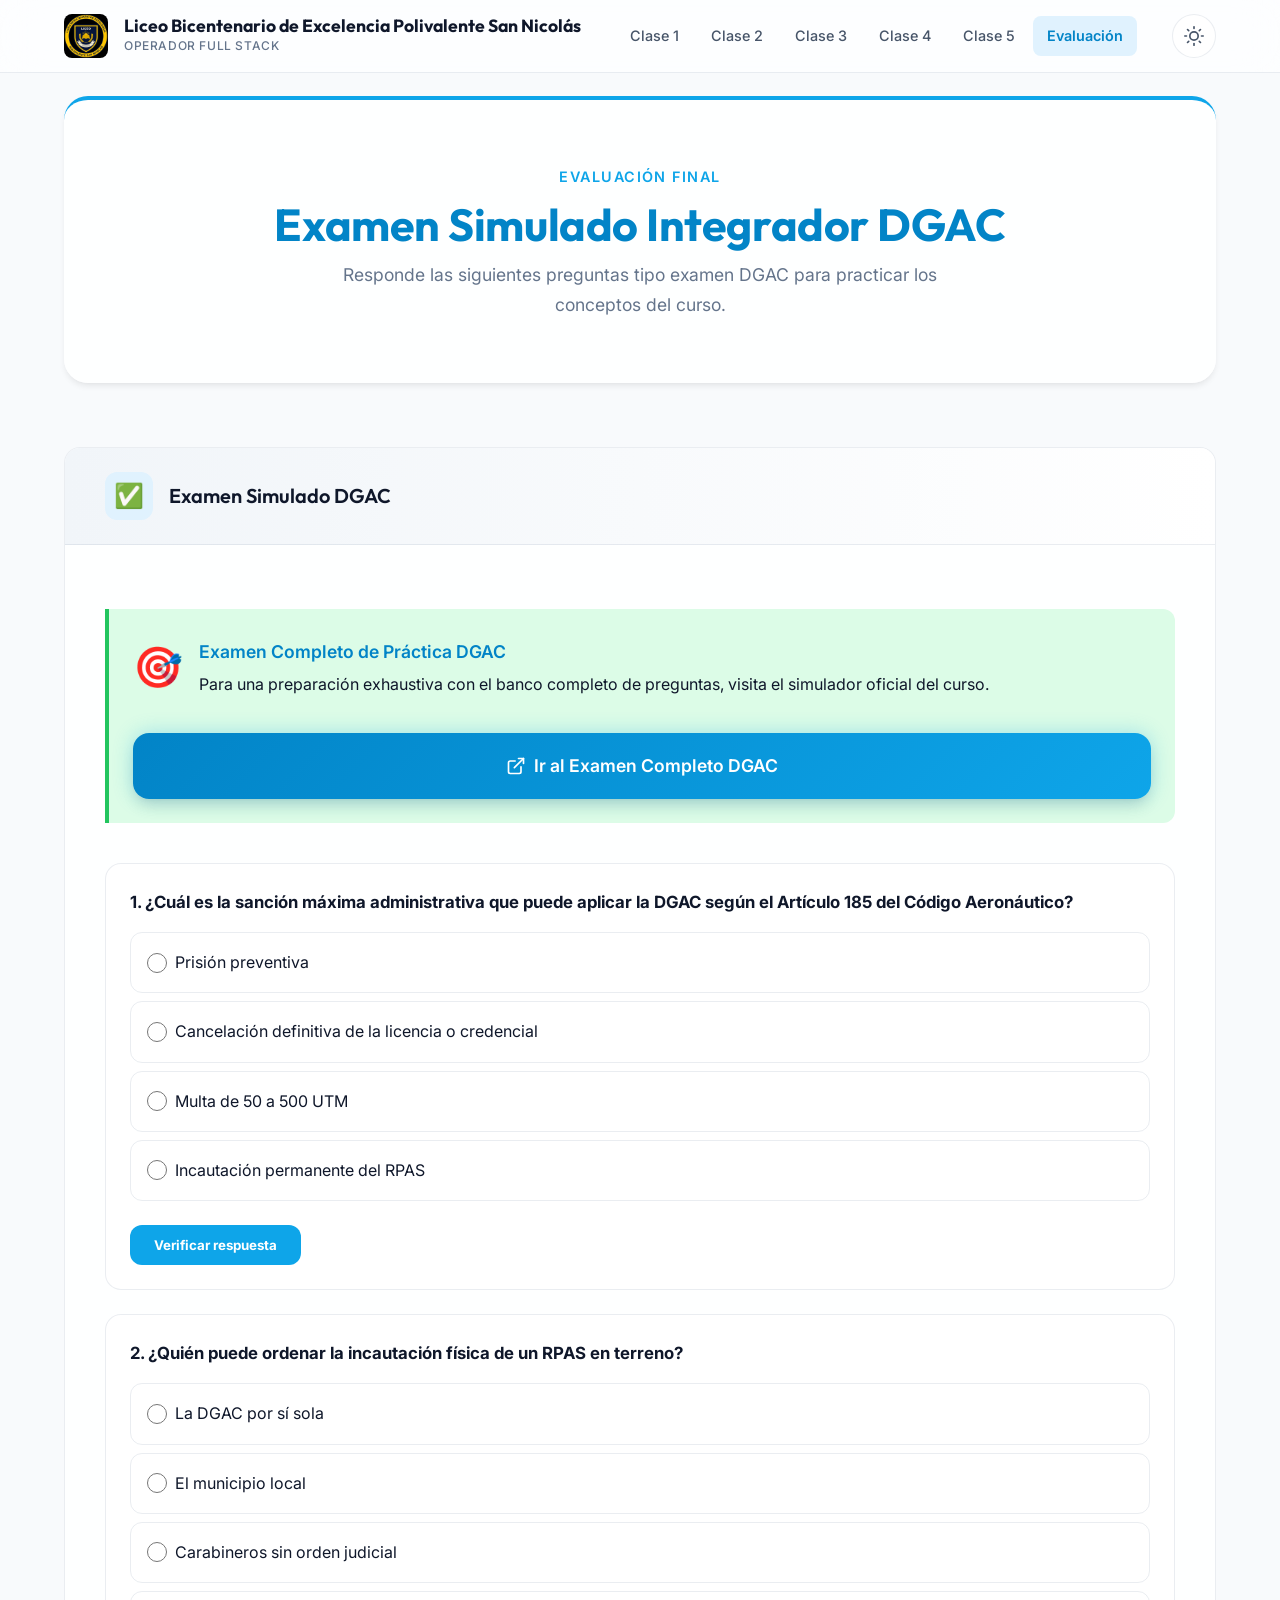
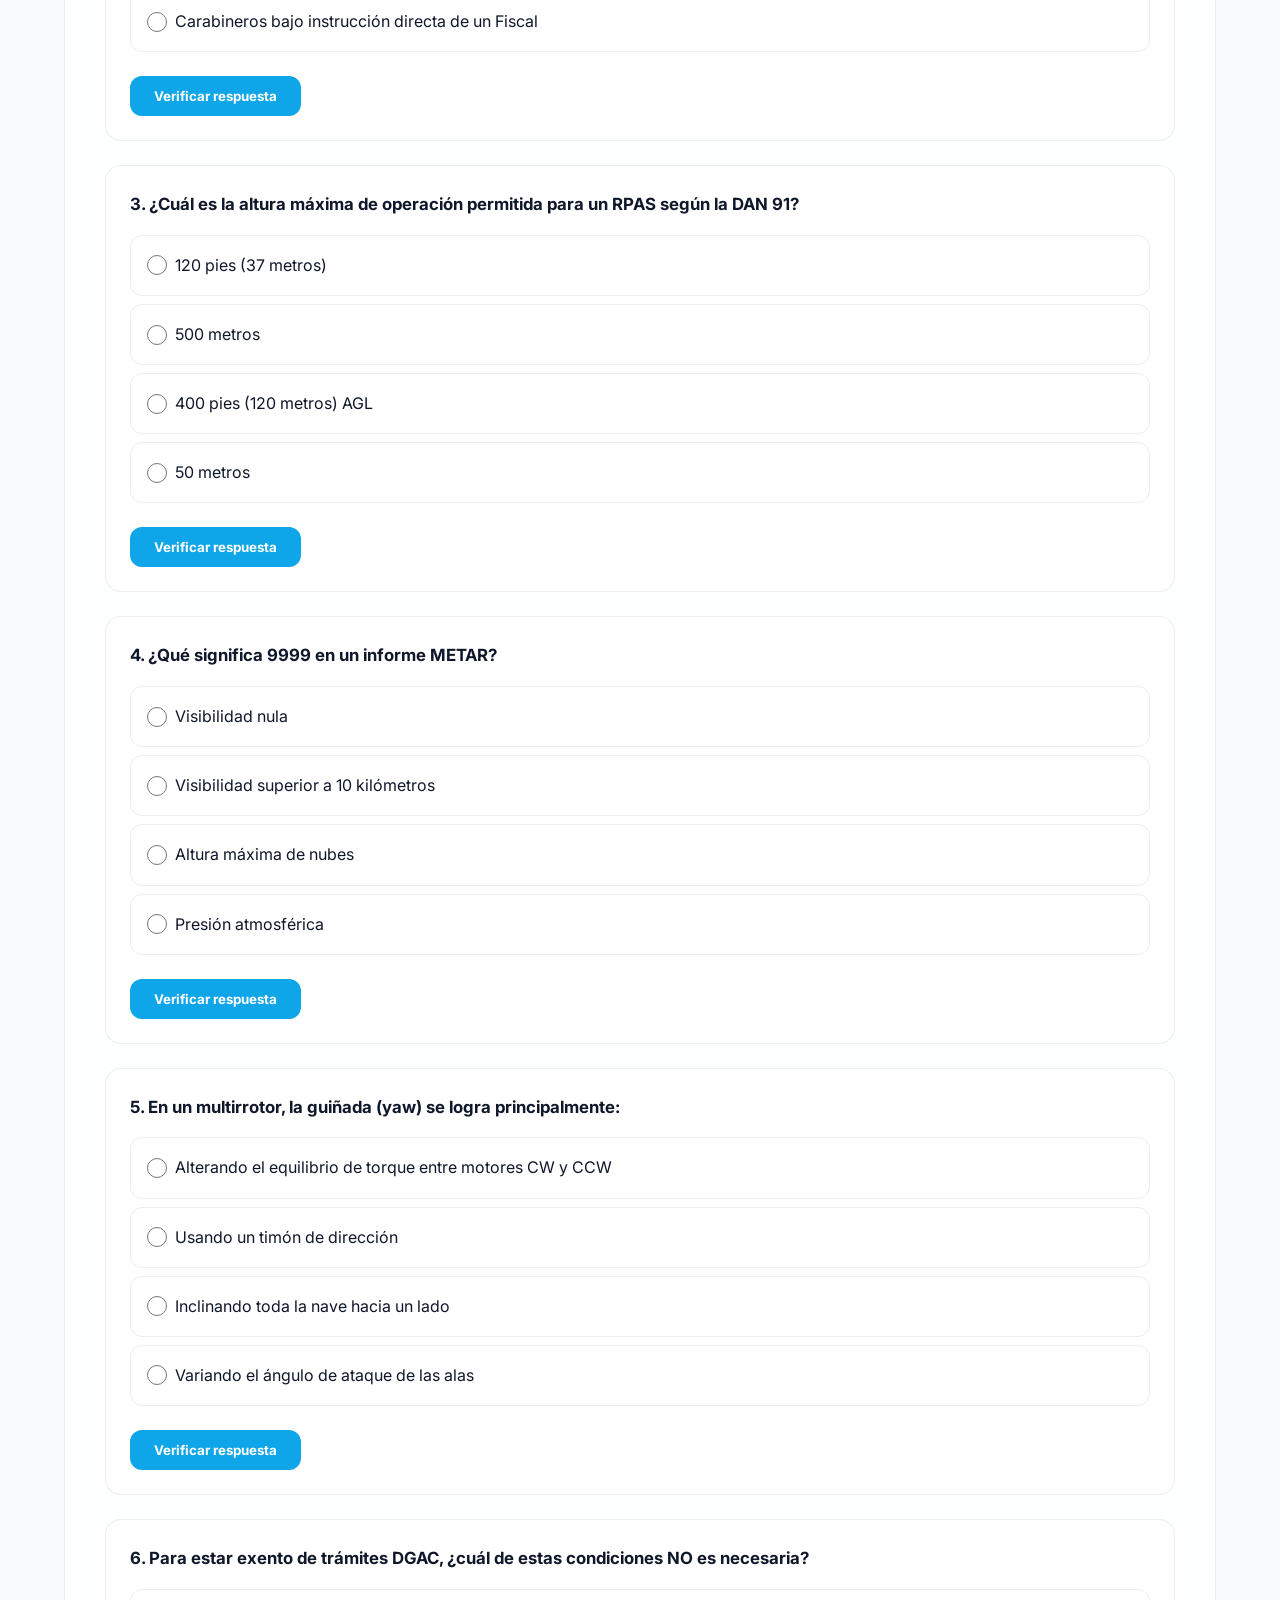
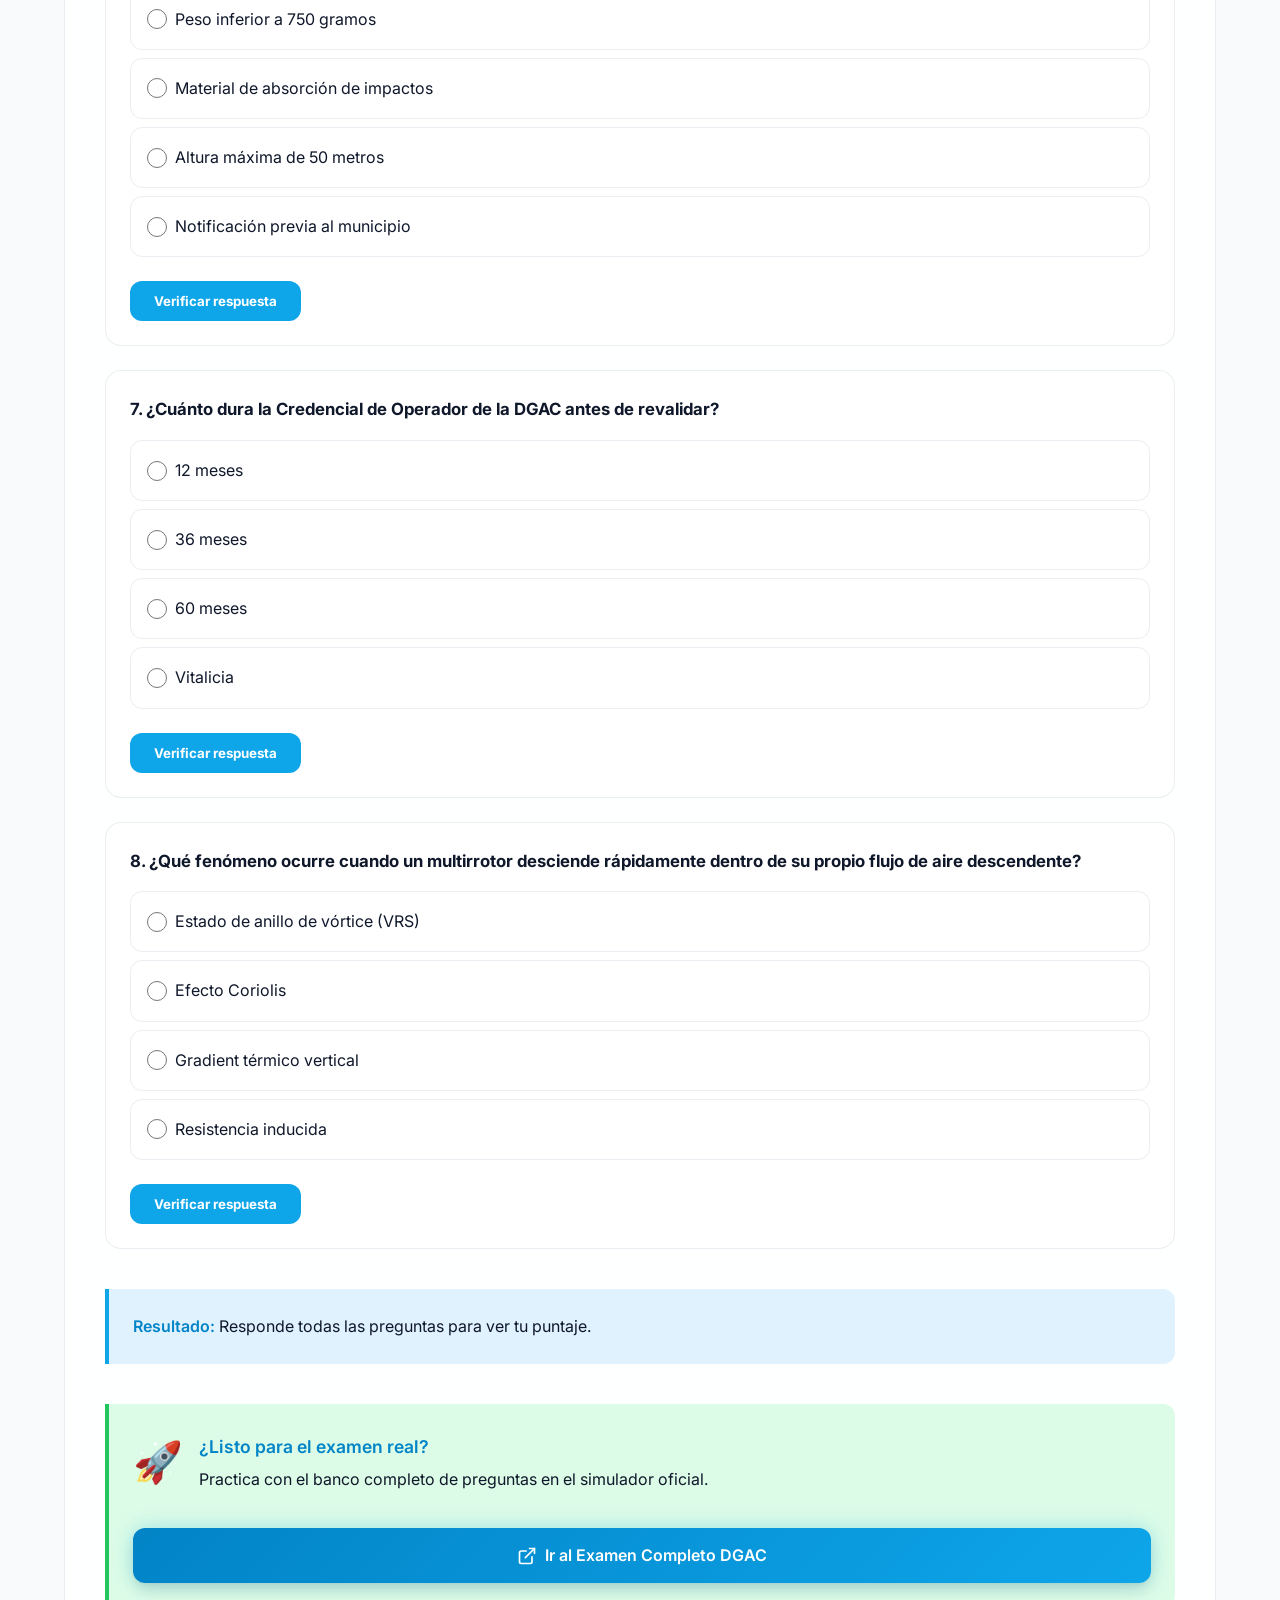
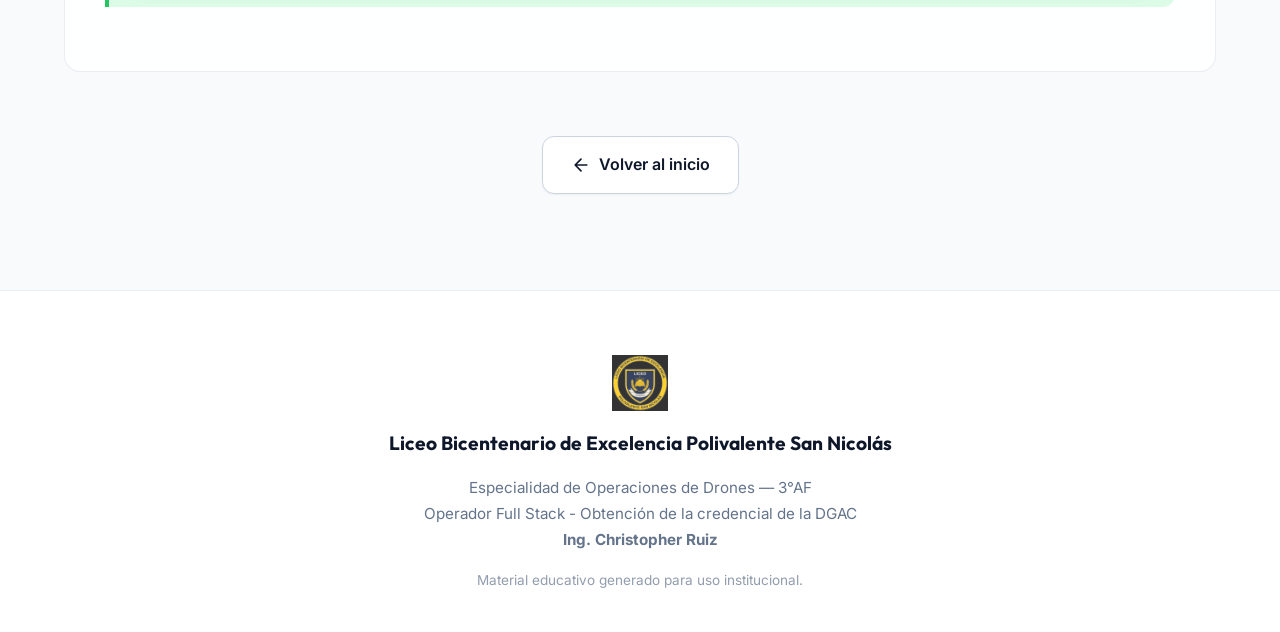
==== evaluacion.html @ d68901fd "Initial commit: Operador Full Stack DGAC - Liceo Bicentenario San Nicolás" ====
<!DOCTYPE html>
<html lang="es">
<head>
  <meta charset="UTF-8">
  <meta name="viewport" content="width=device-width, initial-scale=1.0">
  <title>Evaluación Final | Operador Full Stack - DGAC - Liceo Bicentenario de Excelencia Polivalente San Nicolás</title>
  <link rel="stylesheet" href="assets/css/main.css">
  <link rel="stylesheet" href="assets/css/animations.css">
</head>
<body>
  <nav class="navbar" role="navigation" aria-label="Navegación principal">
    <div class="navbar-inner">
      <a href="index.html" class="navbar-brand">
        <img src="assets/images/logo-liceo.webp" alt="Logo Liceo Bicentenario de Excelencia Polivalente San Nicolás" width="44" height="44">
        <div class="brand-text">
          <span class="brand-name">Liceo Bicentenario de Excelencia Polivalente San Nicolás</span>
          <span class="brand-sub">Operador Full Stack</span>
        </div>
      </a>
      <div class="navbar-nav" id="main-nav">
        <a href="clases/marco-normativo.html" class="nav-link">Clase 1</a>
        <a href="clases/reglas-aire.html" class="nav-link">Clase 2</a>
        <a href="clases/areas-pobladas.html" class="nav-link">Clase 3</a>
        <a href="clases/aerodinamica.html" class="nav-link">Clase 4</a>
        <a href="clases/meteorologia.html" class="nav-link">Clase 5</a>
        <a href="evaluacion.html" class="nav-link active">Evaluación</a>
      </div>
      <div class="navbar-actions">
        <button class="theme-toggle" aria-label="Cambiar tema" title="Cambiar entre tema claro y oscuro">
          <svg class="sun-icon" viewBox="0 0 24 24" fill="none" stroke="currentColor" stroke-width="2" stroke-linecap="round" stroke-linejoin="round"><circle cx="12" cy="12" r="5"/><line x1="12" y1="1" x2="12" y2="3"/><line x1="12" y1="21" x2="12" y2="23"/><line x1="4.22" y1="4.22" x2="5.64" y2="5.64"/><line x1="18.36" y1="18.36" x2="19.78" y2="19.78"/><line x1="1" y1="12" x2="3" y2="12"/><line x1="21" y1="12" x2="23" y2="12"/><line x1="4.22" y1="19.78" x2="5.64" y2="18.36"/><line x1="18.36" y1="5.64" x2="19.78" y2="4.22"/></svg>
          <svg class="moon-icon" viewBox="0 0 24 24" fill="none" stroke="currentColor" stroke-width="2" stroke-linecap="round" stroke-linejoin="round" style="display:none"><path d="M21 12.79A9 9 0 1 1 11.21 3 7 7 0 0 0 21 12.79z"/></svg>
        </button>
        <button class="mobile-menu-btn" aria-label="Abrir menú" aria-expanded="false" aria-controls="main-nav">
          <svg width="24" height="24" viewBox="0 0 24 24" fill="none" stroke="currentColor" stroke-width="2" stroke-linecap="round" stroke-linejoin="round"><line x1="3" y1="12" x2="21" y2="12"/><line x1="3" y1="6" x2="21" y2="6"/><line x1="3" y1="18" x2="21" y2="18"/></svg>
        </button>
      </div>
    </div>
  </nav>

  <main class="container page-transition" style="padding-top: 96px; padding-bottom: var(--space-3xl);">
    <div class="page-header reveal">
      <p class="body-lg" style="color: var(--accent); font-weight: 600; text-transform: uppercase; letter-spacing: 0.1em; font-size: 0.9rem; margin-bottom: var(--space-sm);">Evaluación Final</p>
      <h2 class="heading-xl">Examen Simulado Integrador DGAC</h2>
      <p>Responde las siguientes preguntas tipo examen DGAC para practicar los conceptos del curso.</p>
    </div>

    <article class="card reveal">
      <div class="card-header">
        <div class="card-icon">✅</div>
        <h3>Examen Simulado DGAC</h3>
      </div>
      <div class="card-body">
        <div class="alert-box alert-success" style="margin-bottom: var(--space-xl);">
          <div style="display: flex; align-items: center; gap: var(--space-md); margin-bottom: var(--space-md);">
            <div style="font-size: 2.5rem; flex-shrink: 0;">🎯</div>
            <div>
              <strong style="font-size: 1.1rem; display: block; margin-bottom: var(--space-xs);">Examen Completo de Práctica DGAC</strong>
              <span>Para una preparación exhaustiva con el banco completo de preguntas, visita el simulador oficial del curso.</span>
            </div>
          </div>
          <a href="https://profchristopherr.github.io/Examen_DGAC/" target="_blank" rel="noopener noreferrer" class="btn btn-primary btn-lg btn-shimmer ripple" style="width: 100%; margin-top: var(--space-md);">
            <svg width="20" height="20" viewBox="0 0 24 24" fill="none" stroke="currentColor" stroke-width="2" stroke-linecap="round" stroke-linejoin="round"><path d="M18 13v6a2 2 0 01-2 2H5a2 2 0 01-2-2V8a2 2 0 012-2h6"/><path d="M15 3h6v6"/><path d="M10 14L21 3"/></svg>
            Ir al Examen Completo DGAC
          </a>
        </div>

        <div id="quiz-container">
          <!-- Pregunta 1 -->
          <div class="quiz-question" data-correct="b">
            <p>1. ¿Cuál es la sanción máxima administrativa que puede aplicar la DGAC según el Artículo 185 del Código Aeronáutico?</p>
            <div class="quiz-options">
              <label><input type="radio" name="q1" value="a"> Prisión preventiva</label>
              <label><input type="radio" name="q1" value="b"> Cancelación definitiva de la licencia o credencial</label>
              <label><input type="radio" name="q1" value="c"> Multa de 50 a 500 UTM</label>
              <label><input type="radio" name="q1" value="d"> Incautación permanente del RPAS</label>
            </div>
            <button class="btn-check" onclick="checkAnswer(this)">Verificar respuesta</button>
            <div class="quiz-feedback"></div>
          </div>

          <!-- Pregunta 2 -->
          <div class="quiz-question" data-correct="d">
            <p>2. ¿Quién puede ordenar la incautación física de un RPAS en terreno?</p>
            <div class="quiz-options">
              <label><input type="radio" name="q2" value="a"> La DGAC por sí sola</label>
              <label><input type="radio" name="q2" value="b"> El municipio local</label>
              <label><input type="radio" name="q2" value="c"> Carabineros sin orden judicial</label>
              <label><input type="radio" name="q2" value="d"> Carabineros bajo instrucción directa de un Fiscal</label>
            </div>
            <button class="btn-check" onclick="checkAnswer(this)">Verificar respuesta</button>
            <div class="quiz-feedback"></div>
          </div>

          <!-- Pregunta 3 -->
          <div class="quiz-question" data-correct="c">
            <p>3. ¿Cuál es la altura máxima de operación permitida para un RPAS según la DAN 91?</p>
            <div class="quiz-options">
              <label><input type="radio" name="q3" value="a"> 120 pies (37 metros)</label>
              <label><input type="radio" name="q3" value="b"> 500 metros</label>
              <label><input type="radio" name="q3" value="c"> 400 pies (120 metros) AGL</label>
              <label><input type="radio" name="q3" value="d"> 50 metros</label>
            </div>
            <button class="btn-check" onclick="checkAnswer(this)">Verificar respuesta</button>
            <div class="quiz-feedback"></div>
          </div>

          <!-- Pregunta 4 -->
          <div class="quiz-question" data-correct="b">
            <p>4. ¿Qué significa 9999 en un informe METAR?</p>
            <div class="quiz-options">
              <label><input type="radio" name="q4" value="a"> Visibilidad nula</label>
              <label><input type="radio" name="q4" value="b"> Visibilidad superior a 10 kilómetros</label>
              <label><input type="radio" name="q4" value="c"> Altura máxima de nubes</label>
              <label><input type="radio" name="q4" value="d"> Presión atmosférica</label>
            </div>
            <button class="btn-check" onclick="checkAnswer(this)">Verificar respuesta</button>
            <div class="quiz-feedback"></div>
          </div>

          <!-- Pregunta 5 -->
          <div class="quiz-question" data-correct="a">
            <p>5. En un multirrotor, la guiñada (yaw) se logra principalmente:</p>
            <div class="quiz-options">
              <label><input type="radio" name="q5" value="a"> Alterando el equilibrio de torque entre motores CW y CCW</label>
              <label><input type="radio" name="q5" value="b"> Usando un timón de dirección</label>
              <label><input type="radio" name="q5" value="c"> Inclinando toda la nave hacia un lado</label>
              <label><input type="radio" name="q5" value="d"> Variando el ángulo de ataque de las alas</label>
            </div>
            <button class="btn-check" onclick="checkAnswer(this)">Verificar respuesta</button>
            <div class="quiz-feedback"></div>
          </div>

          <!-- Pregunta 6 -->
          <div class="quiz-question" data-correct="d">
            <p>6. Para estar exento de trámites DGAC, ¿cuál de estas condiciones NO es necesaria?</p>
            <div class="quiz-options">
              <label><input type="radio" name="q6" value="a"> Peso inferior a 750 gramos</label>
              <label><input type="radio" name="q6" value="b"> Material de absorción de impactos</label>
              <label><input type="radio" name="q6" value="c"> Altura máxima de 50 metros</label>
              <label><input type="radio" name="q6" value="d"> Notificación previa al municipio</label>
            </div>
            <button class="btn-check" onclick="checkAnswer(this)">Verificar respuesta</button>
            <div class="quiz-feedback"></div>
          </div>

          <!-- Pregunta 7 -->
          <div class="quiz-question" data-correct="b">
            <p>7. ¿Cuánto dura la Credencial de Operador de la DGAC antes de revalidar?</p>
            <div class="quiz-options">
              <label><input type="radio" name="q7" value="a"> 12 meses</label>
              <label><input type="radio" name="q7" value="b"> 36 meses</label>
              <label><input type="radio" name="q7" value="c"> 60 meses</label>
              <label><input type="radio" name="q7" value="d"> Vitalicia</label>
            </div>
            <button class="btn-check" onclick="checkAnswer(this)">Verificar respuesta</button>
            <div class="quiz-feedback"></div>
          </div>

          <!-- Pregunta 8 -->
          <div class="quiz-question" data-correct="a">
            <p>8. ¿Qué fenómeno ocurre cuando un multirrotor desciende rápidamente dentro de su propio flujo de aire descendente?</p>
            <div class="quiz-options">
              <label><input type="radio" name="q8" value="a"> Estado de anillo de vórtice (VRS)</label>
              <label><input type="radio" name="q8" value="b"> Efecto Coriolis</label>
              <label><input type="radio" name="q8" value="c"> Gradient térmico vertical</label>
              <label><input type="radio" name="q8" value="d"> Resistencia inducida</label>
            </div>
            <button class="btn-check" onclick="checkAnswer(this)">Verificar respuesta</button>
            <div class="quiz-feedback"></div>
          </div>
        </div>

        <div class="alert-box alert-info" style="margin-top: var(--space-xl);">
          <strong>Resultado:</strong> <span id="score-text">Responde todas las preguntas para ver tu puntaje.</span>
        </div>

        <div class="alert-box alert-success" style="margin-top: var(--space-xl);">
          <div style="display: flex; align-items: center; gap: var(--space-md); margin-bottom: var(--space-md);">
            <div style="font-size: 2.5rem; flex-shrink: 0;">🚀</div>
            <div>
              <strong style="font-size: 1.1rem; display: block; margin-bottom: var(--space-xs);">¿Listo para el examen real?</strong>
              <span>Practica con el banco completo de preguntas en el simulador oficial.</span>
            </div>
          </div>
          <a href="https://profchristopherr.github.io/Examen_DGAC/" target="_blank" rel="noopener noreferrer" class="btn btn-primary btn-shimmer ripple" style="width: 100%; margin-top: var(--space-md);">
            <svg width="20" height="20" viewBox="0 0 24 24" fill="none" stroke="currentColor" stroke-width="2" stroke-linecap="round" stroke-linejoin="round"><path d="M18 13v6a2 2 0 01-2 2H5a2 2 0 01-2-2V8a2 2 0 012-2h6"/><path d="M15 3h6v6"/><path d="M10 14L21 3"/></svg>
            Ir al Examen Completo DGAC
          </a>
        </div>
      </div>
    </article>

    <div class="reveal" style="display: flex; justify-content: center; margin-top: var(--space-2xl);">
      <a href="index.html" class="btn btn-secondary">
        <svg width="20" height="20" viewBox="0 0 24 24" fill="none" stroke="currentColor" stroke-width="2" stroke-linecap="round" stroke-linejoin="round"><path d="M19 12H5M12 19l-7-7 7-7"/></svg>
        Volver al inicio
      </a>
    </div>
  </main>

  <footer class="footer">
    <div class="container">
      <div class="footer-inner">
        <img src="assets/images/logo-liceo.webp" alt="Logo Liceo Bicentenario de Excelencia Polivalente San Nicolás" class="footer-logo" width="56" height="56">
        <div class="footer-brand">Liceo Bicentenario de Excelencia Polivalente San Nicolás</div>
        <div class="footer-info">
          Especialidad de Operaciones de Drones — 3°AF<br>
          Operador Full Stack - Obtención de la credencial de la DGAC<br>
          <strong>Ing. Christopher Ruiz</strong>
        </div>
        <div class="footer-credit">Material educativo generado para uso institucional.</div>
      </div>
    </div>
  </footer>

  <script src="assets/js/theme.js"></script>
  <script src="assets/js/utils.js"></script>
  <script src="assets/js/quiz.js"></script>
</body>
</html>
---- assets/css/main.css ----
/* ============================================
   SISTEMA DE DISEÑO - DGAC Drones
   Tema claro por defecto | Tema oscuro toggle
   ============================================ */

@import url('https://fonts.googleapis.com/css2?family=Inter:wght@300;400;500;600;700;800;900&family=Outfit:wght@400;500;600;700;800&display=swap');

/* ---------- Variables CSS ---------- */
:root {
  /* Tipografía */
  --font-body: 'Inter', system-ui, -apple-system, sans-serif;
  --font-heading: 'Outfit', 'Inter', sans-serif;

  /* Colores base - Tema CLARO */
  --bg-primary: #f8fafc;
  --bg-secondary: #ffffff;
  --bg-tertiary: #f1f5f9;
  --bg-hero: linear-gradient(135deg, #ffffff 0%, #e0f2fe 50%, #f0f9ff 100%);
  --bg-card: rgba(255, 255, 255, 0.85);
  --bg-glass: rgba(255, 255, 255, 0.7);

  --text-primary: #0f172a;
  --text-secondary: #475569;
  --text-muted: #64748b;
  --text-inverse: #ffffff;

  --accent: #0ea5e9;
  --accent-light: #38bdf8;
  --accent-dark: #0284c7;
  --accent-soft: #e0f2fe;

  --warning: #f59e0b;
  --warning-soft: #fef3c7;
  --danger: #ef4444;
  --danger-soft: #fee2e2;
  --success: #22c55e;
  --success-soft: #dcfce7;

  --border: rgba(148, 163, 184, 0.2);
  --border-strong: #cbd5e1;
  --shadow-sm: 0 1px 2px 0 rgba(0, 0, 0, 0.05);
  --shadow: 0 4px 6px -1px rgba(0, 0, 0, 0.08), 0 2px 4px -2px rgba(0, 0, 0, 0.04);
  --shadow-md: 0 10px 15px -3px rgba(0, 0, 0, 0.1), 0 4px 6px -4px rgba(0, 0, 0, 0.05);
  --shadow-lg: 0 20px 25px -5px rgba(0, 0, 0, 0.1), 0 8px 10px -6px rgba(0, 0, 0, 0.05);
  --shadow-glow: 0 0 40px rgba(14, 165, 233, 0.15);

  /* Espaciado */
  --space-xs: 0.25rem;
  --space-sm: 0.5rem;
  --space-md: 1rem;
  --space-lg: 1.5rem;
  --space-xl: 2.5rem;
  --space-2xl: 4rem;
  --space-3xl: 6rem;

  /* Bordes */
  --radius-sm: 8px;
  --radius-md: 12px;
  --radius-lg: 16px;
  --radius-xl: 24px;
  --radius-full: 9999px;

  /* Transiciones */
  --transition-fast: 150ms ease;
  --transition-base: 250ms ease;
  --transition-slow: 400ms ease;
}

/* ---------- Tema OSCURO ---------- */
[data-theme="dark"] {
  --bg-primary: #0b1120;
  --bg-secondary: #0f172a;
  --bg-tertiary: #1e293b;
  --bg-hero: linear-gradient(135deg, #0b1120 0%, #0f172a 50%, #1e293b 100%);
  --bg-card: rgba(15, 23, 42, 0.85);
  --bg-glass: rgba(15, 23, 42, 0.7);

  --text-primary: #f8fafc;
  --text-secondary: #cbd5e1;
  --text-muted: #94a3b8;
  --text-inverse: #0f172a;

  --accent: #38bdf8;
  --accent-light: #7dd3fc;
  --accent-dark: #0ea5e9;
  --accent-soft: rgba(56, 189, 248, 0.15);

  --warning: #fbbf24;
  --warning-soft: rgba(251, 191, 36, 0.15);
  --danger: #f87171;
  --danger-soft: rgba(248, 113, 113, 0.15);
  --success: #4ade80;
  --success-soft: rgba(74, 222, 128, 0.15);

  --border: rgba(148, 163, 184, 0.15);
  --border-strong: #334155;
  --shadow-sm: 0 1px 2px 0 rgba(0, 0, 0, 0.3);
  --shadow: 0 4px 6px -1px rgba(0, 0, 0, 0.3), 0 2px 4px -2px rgba(0, 0, 0, 0.2);
  --shadow-md: 0 10px 15px -3px rgba(0, 0, 0, 0.4), 0 4px 6px -4px rgba(0, 0, 0, 0.3);
  --shadow-lg: 0 20px 25px -5px rgba(0, 0, 0, 0.5), 0 8px 10px -6px rgba(0, 0, 0, 0.4);
  --shadow-glow: 0 0 40px rgba(56, 189, 248, 0.2);
}

/* ---------- Reset & Base ---------- */
*, *::before, *::after {
  box-sizing: border-box;
  margin: 0;
  padding: 0;
}

html {
  scroll-behavior: smooth;
  font-size: 16px;
}

body {
  font-family: var(--font-body);
  background: var(--bg-primary);
  color: var(--text-primary);
  line-height: 1.7;
  transition: background-color var(--transition-slow), color var(--transition-slow);
  -webkit-font-smoothing: antialiased;
  -moz-osx-font-smoothing: grayscale;
}

img {
  max-width: 100%;
  height: auto;
  display: block;
}

a {
  color: var(--accent-dark);
  text-decoration: none;
  transition: color var(--transition-fast);
}

a:hover {
  color: var(--accent);
}

/* ---------- Utilidades ---------- */
.container {
  width: 100%;
  max-width: 1200px;
  margin: 0 auto;
  padding: 0 var(--space-lg);
}

.section {
  padding: var(--space-3xl) 0;
}

.section-sm {
  padding: var(--space-2xl) 0;
}

.text-center { text-align: center; }
.text-left { text-align: left; }

/* Tipografía fluida */
.display {
  font-family: var(--font-heading);
  font-size: clamp(2.5rem, 5vw, 4rem);
  font-weight: 800;
  line-height: 1.1;
  letter-spacing: -0.02em;
}

.heading-xl {
  font-family: var(--font-heading);
  font-size: clamp(1.8rem, 3.5vw, 2.8rem);
  font-weight: 700;
  line-height: 1.2;
  letter-spacing: -0.01em;
}

.heading-lg {
  font-family: var(--font-heading);
  font-size: clamp(1.4rem, 2.5vw, 2rem);
  font-weight: 700;
  line-height: 1.25;
}

.heading-md {
  font-family: var(--font-heading);
  font-size: clamp(1.1rem, 1.8vw, 1.4rem);
  font-weight: 600;
  line-height: 1.3;
}

.body-lg {
  font-size: clamp(1.05rem, 1.5vw, 1.2rem);
  color: var(--text-secondary);
  line-height: 1.8;
}

.body-md {
  font-size: 1rem;
  color: var(--text-secondary);
  line-height: 1.75;
}

.text-muted { color: var(--text-muted); }

/* ---------- Botones ---------- */
.btn {
  display: inline-flex;
  align-items: center;
  justify-content: center;
  gap: var(--space-sm);
  padding: 0.875rem 1.75rem;
  font-family: var(--font-body);
  font-size: 1rem;
  font-weight: 600;
  border-radius: var(--radius-md);
  border: none;
  cursor: pointer;
  transition: all var(--transition-base);
  position: relative;
  overflow: hidden;
}

.btn-primary {
  background: linear-gradient(135deg, var(--accent-dark) 0%, var(--accent) 100%);
  color: var(--text-inverse);
  box-shadow: var(--shadow-md), 0 0 20px rgba(14, 165, 233, 0.3);
}

.btn-primary:hover {
  transform: translateY(-2px);
  box-shadow: var(--shadow-lg), 0 0 30px rgba(14, 165, 233, 0.4);
}

.btn-primary:active {
  transform: translateY(0);
}

.btn-secondary {
  background: var(--bg-secondary);
  color: var(--text-primary);
  border: 1px solid var(--border-strong);
  box-shadow: var(--shadow-sm);
}

.btn-secondary:hover {
  background: var(--bg-tertiary);
  transform: translateY(-1px);
  box-shadow: var(--shadow);
}

.btn-ghost {
  background: transparent;
  color: var(--text-secondary);
  border: 1px solid transparent;
}

.btn-ghost:hover {
  background: var(--bg-tertiary);
  color: var(--text-primary);
}

.btn-lg {
  padding: 1.1rem 2.5rem;
  font-size: 1.1rem;
  border-radius: var(--radius-lg);
}

/* ---------- Navbar ---------- */
.navbar {
  position: fixed;
  top: 0;
  left: 0;
  right: 0;
  z-index: 1000;
  background: var(--bg-glass);
  backdrop-filter: blur(20px) saturate(180%);
  -webkit-backdrop-filter: blur(20px) saturate(180%);
  border-bottom: 1px solid var(--border);
  transition: all var(--transition-base);
}

.navbar.scrolled {
  box-shadow: var(--shadow-md);
}

.navbar-inner {
  display: flex;
  align-items: center;
  justify-content: space-between;
  height: 72px;
  max-width: 1200px;
  margin: 0 auto;
  padding: 0 var(--space-lg);
}

.navbar-brand {
  display: flex;
  align-items: center;
  gap: var(--space-md);
  text-decoration: none;
}

.navbar-brand img {
  height: 44px;
  width: auto;
  border-radius: var(--radius-sm);
  transition: transform var(--transition-base);
}

.navbar-brand:hover img {
  transform: scale(1.05);
}

.brand-text {
  display: flex;
  flex-direction: column;
}

.brand-name {
  font-family: var(--font-heading);
  font-size: 1.1rem;
  font-weight: 700;
  color: var(--text-primary);
  line-height: 1.2;
}

.brand-sub {
  font-size: 0.75rem;
  color: var(--text-muted);
  font-weight: 500;
  text-transform: uppercase;
  letter-spacing: 0.05em;
}

.navbar-nav {
  display: flex;
  align-items: center;
  gap: var(--space-xs);
}

.nav-link {
  padding: 0.5rem 0.875rem;
  font-size: 0.9rem;
  font-weight: 500;
  color: var(--text-secondary);
  border-radius: var(--radius-sm);
  transition: all var(--transition-fast);
  white-space: nowrap;
}

.nav-link:hover {
  background: var(--accent-soft);
  color: var(--accent-dark);
}

.nav-link.active {
  background: var(--accent-soft);
  color: var(--accent-dark);
  font-weight: 600;
}

.navbar-actions {
  display: flex;
  align-items: center;
  gap: var(--space-md);
}

/* Theme toggle */
.theme-toggle {
  width: 44px;
  height: 44px;
  border-radius: var(--radius-full);
  border: 1px solid var(--border);
  background: var(--bg-secondary);
  color: var(--text-secondary);
  cursor: pointer;
  display: flex;
  align-items: center;
  justify-content: center;
  transition: all var(--transition-base);
  position: relative;
}

.theme-toggle:hover {
  background: var(--bg-tertiary);
  transform: rotate(15deg);
}

.theme-toggle svg {
  width: 20px;
  height: 20px;
  transition: transform var(--transition-slow);
}

[data-theme="dark"] .theme-toggle .sun-icon { display: none; }
[data-theme="light"] .theme-toggle .moon-icon { display: none; }

/* Mobile menu */
.mobile-menu-btn {
  display: none;
  width: 44px;
  height: 44px;
  border-radius: var(--radius-md);
  border: 1px solid var(--border);
  background: var(--bg-secondary);
  color: var(--text-primary);
  cursor: pointer;
  align-items: center;
  justify-content: center;
}

/* ---------- Hero / Portada ---------- */
.hero {
  min-height: 100vh;
  display: flex;
  align-items: center;
  justify-content: center;
  position: relative;
  padding-top: 72px;
  overflow: hidden;
  background: var(--bg-hero);
}

.hero-bg {
  position: absolute;
  inset: 0;
  z-index: 0;
  opacity: 0.15;
  background-size: cover;
  background-position: center;
  filter: blur(2px);
  transition: opacity var(--transition-slow);
}

[data-theme="dark"] .hero-bg {
  opacity: 0.08;
}

.hero-content {
  position: relative;
  z-index: 1;
  text-align: center;
  max-width: 800px;
  padding: var(--space-2xl) var(--space-lg);
}

.hero-badge {
  display: inline-flex;
  align-items: center;
  gap: var(--space-sm);
  padding: 0.5rem 1rem;
  background: var(--accent-soft);
  border: 1px solid var(--accent);
  border-radius: var(--radius-full);
  font-size: 0.85rem;
  font-weight: 600;
  color: var(--accent-dark);
  margin-bottom: var(--space-xl);
  animation: fadeInUp 0.8s ease both;
}

.hero-badge img {
  height: 28px;
  width: auto;
}

.hero-title {
  margin-bottom: var(--space-md);
  animation: fadeInUp 0.8s ease 0.1s both;
}

.hero-title .accent {
  background: linear-gradient(135deg, var(--accent-dark) 0%, var(--accent-light) 100%);
  -webkit-background-clip: text;
  -webkit-text-fill-color: transparent;
  background-clip: text;
}

.hero-subtitle {
  margin-bottom: var(--space-sm);
  animation: fadeInUp 0.8s ease 0.2s both;
}

.hero-professor {
  display: inline-flex;
  align-items: center;
  gap: var(--space-sm);
  padding: 0.75rem 1.25rem;
  background: var(--bg-card);
  border: 1px solid var(--border);
  border-radius: var(--radius-md);
  font-size: 1rem;
  color: var(--text-secondary);
  margin-bottom: var(--space-xl);
  animation: fadeInUp 0.8s ease 0.3s both;
  backdrop-filter: blur(10px);
}

.hero-professor .label {
  font-size: 0.75rem;
  text-transform: uppercase;
  letter-spacing: 0.08em;
  color: var(--text-muted);
  font-weight: 600;
}

.hero-actions {
  display: flex;
  gap: var(--space-md);
  justify-content: center;
  flex-wrap: wrap;
  animation: fadeInUp 0.8s ease 0.4s both;
}

.hero-scroll {
  position: absolute;
  bottom: var(--space-xl);
  left: 50%;
  transform: translateX(-50%);
  display: flex;
  flex-direction: column;
  align-items: center;
  gap: var(--space-sm);
  color: var(--text-muted);
  font-size: 0.85rem;
  animation: bounce 2s infinite;
  cursor: pointer;
}

.hero-scroll svg {
  width: 24px;
  height: 24px;
}

/* ---------- Cards ---------- */
.card {
  background: var(--bg-card);
  border: 1px solid var(--border);
  border-radius: var(--radius-lg);
  overflow: hidden;
  transition: all var(--transition-base);
  backdrop-filter: blur(10px);
}

.card:hover {
  transform: translateY(-4px);
  box-shadow: var(--shadow-lg);
  border-color: var(--border-strong);
}

.card-header {
  display: flex;
  align-items: center;
  gap: var(--space-md);
  padding: var(--space-lg) var(--space-xl);
  background: linear-gradient(90deg, var(--bg-tertiary) 0%, var(--bg-secondary) 100%);
  border-bottom: 1px solid var(--border);
}

.card-icon {
  width: 48px;
  height: 48px;
  border-radius: var(--radius-md);
  display: flex;
  align-items: center;
  justify-content: center;
  font-size: 1.5rem;
  background: var(--accent-soft);
  flex-shrink: 0;
  transition: transform var(--transition-base);
}

.card:hover .card-icon {
  transform: scale(1.1) rotate(-5deg);
}

.card-header h3 {
  font-family: var(--font-heading);
  font-size: 1.25rem;
  font-weight: 600;
  color: var(--text-primary);
}

.card-body {
  padding: var(--space-xl);
}

.card-body p {
  margin-bottom: var(--space-md);
  text-align: justify;
}

.card-body p:last-child {
  margin-bottom: 0;
}

.card-body ul,
.card-body ol {
  margin: var(--space-md) 0 var(--space-md) var(--space-lg);
}

.card-body li {
  margin-bottom: var(--space-sm);
  padding-left: var(--space-sm);
}

.card-body li::marker {
  color: var(--accent);
}

.card-body strong {
  color: var(--accent-dark);
  font-weight: 600;
}

/* ---------- Cajas de alerta / info ---------- */
.alert-box {
  padding: var(--space-lg);
  border-radius: 0 var(--radius-md) var(--radius-md) 0;
  margin: var(--space-lg) 0;
  position: relative;
  border-left: 4px solid;
}

.alert-box::before {
  content: '';
  position: absolute;
  inset: 0;
  border-radius: 0 var(--radius-md) var(--radius-md) 0;
  opacity: 0.5;
  z-index: -1;
}

.alert-info {
  border-color: var(--accent);
  background: var(--accent-soft);
}

.alert-warning {
  border-color: var(--warning);
  background: var(--warning-soft);
}

.alert-danger {
  border-color: var(--danger);
  background: var(--danger-soft);
}

.alert-success {
  border-color: var(--success);
  background: var(--success-soft);
}

/* ---------- Media / Imágenes ---------- */
.media-frame {
  width: 100%;
  border-radius: var(--radius-md);
  overflow: hidden;
  margin: var(--space-lg) 0;
  border: 1px solid var(--border);
  position: relative;
}

.media-frame img {
  width: 100%;
  height: auto;
  transition: transform var(--transition-slow);
}

.media-frame:hover img {
  transform: scale(1.03);
}

.media-caption {
  padding: var(--space-md) var(--space-lg);
  font-size: 0.875rem;
  color: var(--text-muted);
  background: var(--bg-secondary);
  border-top: 1px solid var(--border);
  font-style: italic;
}

.video-placeholder {
  aspect-ratio: 16/9;
  display: flex;
  flex-direction: column;
  align-items: center;
  justify-content: center;
  background: linear-gradient(135deg, var(--bg-tertiary) 0%, var(--bg-secondary) 100%);
  color: var(--text-muted);
  gap: var(--space-md);
}

.video-placeholder svg {
  width: 64px;
  height: 64px;
  opacity: 0.6;
  transition: transform var(--transition-base);
}

.media-frame:hover .video-placeholder svg {
  transform: scale(1.1);
}

/* ---------- Diagramas CSS ---------- */
.diagram {
  margin: var(--space-lg) 0;
  padding: var(--space-lg);
  background: var(--bg-tertiary);
  border-radius: var(--radius-lg);
  border: 1px dashed var(--border-strong);
}

.diagram-caption {
  text-align: center;
  margin-top: var(--space-md);
  font-size: 0.875rem;
  color: var(--text-muted);
  font-style: italic;
}

/* Pirámide */
.pyramid {
  display: flex;
  flex-direction: column;
  align-items: center;
  gap: var(--space-sm);
}

.pyramid-level {
  display: flex;
  align-items: center;
  justify-content: center;
  color: var(--text-inverse);
  font-weight: 700;
  text-align: center;
  padding: 1rem;
  border-radius: var(--radius-md);
  box-shadow: var(--shadow);
  transition: all var(--transition-base);
  cursor: default;
}

.pyramid-level:hover {
  transform: scale(1.02);
  box-shadow: var(--shadow-md);
}

.pyramid-level.l1 { width: 55%; background: linear-gradient(135deg, var(--accent-dark) 0%, var(--accent) 100%); }
.pyramid-level.l2 { width: 70%; background: linear-gradient(135deg, var(--accent) 0%, var(--accent-light) 100%); color: var(--text-inverse); }
.pyramid-level.l3 { width: 85%; background: linear-gradient(135deg, var(--accent-light) 0%, #bae6fd 100%); color: var(--text-primary); }
.pyramid-level.l4 { width: 100%; background: var(--bg-secondary); color: var(--text-primary); border: 2px solid var(--accent); }

/* Distancias */
.distance-row {
  display: flex;
  align-items: center;
  gap: var(--space-md);
  background: var(--bg-secondary);
  padding: var(--space-lg);
  border-radius: var(--radius-md);
  border: 1px solid var(--border);
  transition: all var(--transition-base);
}

.distance-row:hover {
  border-color: var(--accent);
  box-shadow: var(--shadow);
}

.distance-icon {
  width: 56px;
  height: 56px;
  border-radius: var(--radius-full);
  display: flex;
  align-items: center;
  justify-content: center;
  font-size: 1.5rem;
  flex-shrink: 0;
  transition: transform var(--transition-base);
}

.distance-row:hover .distance-icon {
  transform: scale(1.1);
}

.distance-icon.blue { background: var(--accent-soft); }
.distance-icon.orange { background: var(--warning-soft); }
.distance-icon.red { background: var(--danger-soft); }

/* Fuerzas */
.force-cross {
  position: relative;
  width: 280px;
  height: 280px;
  margin: 1rem auto;
  background: var(--bg-secondary);
  border-radius: 50%;
  border: 2px solid var(--border);
}

.force-arrow {
  position: absolute;
  display: flex;
  align-items: center;
  justify-content: center;
  font-weight: 700;
  font-size: 0.8rem;
  color: var(--text-inverse);
  border-radius: var(--radius-sm);
  padding: 0.4rem 0.8rem;
  white-space: nowrap;
  box-shadow: var(--shadow-sm);
  transition: transform var(--transition-base);
}

.force-arrow:hover {
  transform: scale(1.1);
  z-index: 10;
}

.force-arrow.up { top: 16px; left: 50%; transform: translateX(-50%); background: var(--success); }
.force-arrow.down { bottom: 16px; left: 50%; transform: translateX(-50%); background: var(--danger); }
.force-arrow.right { right: 16px; top: 50%; transform: translateY(-50%); background: var(--accent-dark); }
.force-arrow.left { left: 16px; top: 50%; transform: translateY(-50%); background: var(--warning); }

.drone-center {
  position: absolute;
  top: 50%;
  left: 50%;
  transform: translate(-50%, -50%);
  width: 80px;
  height: 80px;
  background: var(--bg-tertiary);
  border: 2px solid var(--text-primary);
  border-radius: var(--radius-md);
  display: flex;
  align-items: center;
  justify-content: center;
  font-size: 2rem;
  box-shadow: var(--shadow-md);
}

/* Matriz de riesgo */
.risk-matrix {
  display: grid;
  grid-template-columns: repeat(4, 1fr);
  gap: var(--space-sm);
  text-align: center;
  font-size: 0.85rem;
}

.risk-cell {
  padding: var(--space-md) var(--space-sm);
  border-radius: var(--radius-md);
  font-weight: 600;
  transition: transform var(--transition-fast);
}

.risk-cell:hover {
  transform: scale(1.05);
}

.risk-header { background: var(--bg-secondary); color: var(--text-muted); font-weight: 700; border: 1px solid var(--border); }
.risk-low { background: var(--success-soft); color: var(--success); }
.risk-med { background: #fef9c3; color: #854d0e; }
.risk-high { background: var(--warning-soft); color: #9a3412; }
.risk-extreme { background: var(--danger-soft); color: var(--danger); }

/* METAR decoder */
.metar-decoder {
  display: grid;
  grid-template-columns: repeat(auto-fit, minmax(170px, 1fr));
  gap: var(--space-md);
}

.metar-token {
  background: var(--bg-secondary);
  border: 1px solid var(--border);
  border-radius: var(--radius-md);
  padding: var(--space-lg) var(--space-md);
  text-align: center;
  transition: all var(--transition-base);
}

.metar-token:hover {
  border-color: var(--accent);
  transform: translateY(-2px);
  box-shadow: var(--shadow);
}

.metar-token code {
  display: block;
  font-family: 'SF Mono', monospace;
  font-size: 1.1rem;
  color: var(--accent-dark);
  font-weight: 700;
  margin-bottom: var(--space-xs);
}

.metar-token span {
  font-size: 0.8rem;
  color: var(--text-muted);
}

/* ---------- Tips desplegables ---------- */
.tip-toggle {
  width: 100%;
  display: flex;
  align-items: center;
  justify-content: space-between;
  gap: var(--space-md);
  padding: var(--space-md) var(--space-lg);
  margin-top: var(--space-lg);
  background: linear-gradient(90deg, var(--warning-soft) 0%, transparent 100%);
  border: 1px solid var(--warning);
  border-radius: var(--radius-md);
  color: #9a3412;
  font-weight: 700;
  font-size: 1rem;
  cursor: pointer;
  transition: all var(--transition-base);
  font-family: var(--font-body);
}

.tip-toggle:hover {
  background: var(--warning-soft);
  transform: translateX(4px);
}

.tip-toggle .chevron {
  transition: transform var(--transition-slow);
  flex-shrink: 0;
}

.tip-toggle.open .chevron {
  transform: rotate(180deg);
}

.tip-content {
  display: none;
  padding: var(--space-lg);
  margin-top: var(--space-md);
  background: var(--bg-secondary);
  border: 1px dashed var(--warning);
  border-radius: var(--radius-md);
  animation: fadeIn 0.3s ease;
}

.tip-content.show {
  display: block;
}

/* ---------- Quiz ---------- */
.quiz-question {
  background: var(--bg-secondary);
  border: 1px solid var(--border);
  border-radius: var(--radius-lg);
  padding: var(--space-lg);
  margin-bottom: var(--space-lg);
  transition: all var(--transition-base);
}

.quiz-question:hover {
  border-color: var(--border-strong);
  box-shadow: var(--shadow-sm);
}

.quiz-question p {
  font-weight: 700;
  margin-bottom: var(--space-md);
  font-size: 1.05rem;
}

.quiz-options label {
  display: flex;
  align-items: center;
  gap: var(--space-sm);
  padding: var(--space-md);
  margin-bottom: var(--space-sm);
  border-radius: var(--radius-md);
  border: 1px solid var(--border);
  cursor: pointer;
  transition: all var(--transition-fast);
}

.quiz-options label:hover {
  background: var(--bg-tertiary);
  border-color: var(--accent);
}

.quiz-options input[type="radio"] {
  width: 20px;
  height: 20px;
  accent-color: var(--accent);
  flex-shrink: 0;
}

.quiz-feedback {
  margin-top: var(--space-md);
  padding: var(--space-md);
  border-radius: var(--radius-md);
  display: none;
  font-weight: 600;
}

.quiz-feedback.correct {
  background: var(--success-soft);
  color: var(--success);
  display: block;
}

.quiz-feedback.incorrect {
  background: var(--danger-soft);
  color: var(--danger);
  display: block;
}

.btn-check {
  margin-top: var(--space-md);
  padding: 0.75rem 1.5rem;
  background: var(--accent);
  color: var(--text-inverse);
  border: none;
  border-radius: var(--radius-md);
  font-weight: 700;
  cursor: pointer;
  transition: all var(--transition-base);
  font-family: var(--font-body);
}

.btn-check:hover {
  background: var(--accent-dark);
  transform: translateY(-1px);
  box-shadow: var(--shadow);
}

/* ---------- Footer ---------- */
.footer {
  background: var(--bg-secondary);
  border-top: 1px solid var(--border);
  padding: var(--space-2xl) 0 var(--space-xl);
}

.footer-inner {
  display: flex;
  flex-direction: column;
  align-items: center;
  gap: var(--space-md);
  text-align: center;
}

.footer-logo {
  height: 56px;
  width: auto;
  opacity: 0.8;
  transition: opacity var(--transition-base);
}

.footer-logo:hover {
  opacity: 1;
}

.footer-brand {
  font-family: var(--font-heading);
  font-size: 1.2rem;
  font-weight: 700;
  color: var(--text-primary);
}

.footer-info {
  color: var(--text-muted);
  font-size: 0.95rem;
  max-width: 500px;
  line-height: 1.7;
}

.footer-credit {
  font-size: 0.85rem;
  color: var(--text-muted);
  opacity: 0.7;
}

/* ---------- Animaciones ---------- */
@keyframes fadeIn {
  from { opacity: 0; }
  to { opacity: 1; }
}

@keyframes fadeInUp {
  from {
    opacity: 0;
    transform: translateY(30px);
  }
  to {
    opacity: 1;
    transform: translateY(0);
  }
}

@keyframes slideIn {
  from {
    opacity: 0;
    transform: translateX(-20px);
  }
  to {
    opacity: 1;
    transform: translateX(0);
  }
}

@keyframes bounce {
  0%, 20%, 50%, 80%, 100% { transform: translateX(-50%) translateY(0); }
  40% { transform: translateX(-50%) translateY(-10px); }
  60% { transform: translateX(-50%) translateY(-5px); }
}

@keyframes pulse-glow {
  0%, 100% { box-shadow: 0 0 20px rgba(14, 165, 233, 0.3); }
  50% { box-shadow: 0 0 40px rgba(14, 165, 233, 0.5); }
}

/* Animación de entrada al scroll */
.reveal {
  opacity: 0;
  transform: translateY(40px);
  transition: opacity 0.8s ease, transform 0.8s ease;
}

.reveal.visible {
  opacity: 1;
  transform: translateY(0);
}

.reveal-delay-1 { transition-delay: 0.1s; }
.reveal-delay-2 { transition-delay: 0.2s; }
.reveal-delay-3 { transition-delay: 0.3s; }
.reveal-delay-4 { transition-delay: 0.4s; }

/* ---------- Clases de página ---------- */
.page-header {
  text-align: center;
  margin-bottom: var(--space-2xl);
  padding: var(--space-2xl);
  background: var(--bg-card);
  border-radius: var(--radius-xl);
  box-shadow: var(--shadow);
  border-top: 4px solid var(--accent);
  backdrop-filter: blur(10px);
}

.page-header h2 {
  font-family: var(--font-heading);
  color: var(--accent-dark);
  margin-bottom: var(--space-sm);
}

.page-header p {
  color: var(--text-muted);
  font-size: 1.1rem;
  max-width: 600px;
  margin: 0 auto;
}

/* ---------- Grid de clases ---------- */
.classes-grid {
  display: grid;
  grid-template-columns: repeat(auto-fit, minmax(300px, 1fr));
  gap: var(--space-xl);
}

.class-card {
  background: var(--bg-card);
  border: 1px solid var(--border);
  border-radius: var(--radius-xl);
  padding: var(--space-xl);
  text-align: center;
  transition: all var(--transition-base);
  position: relative;
  overflow: hidden;
}

.class-card::before {
  content: '';
  position: absolute;
  top: 0;
  left: 0;
  right: 0;
  height: 4px;
  background: linear-gradient(90deg, var(--accent-dark) 0%, var(--accent-light) 100%);
  opacity: 0;
  transition: opacity var(--transition-base);
}

.class-card:hover::before {
  opacity: 1;
}

.class-card:hover {
  transform: translateY(-6px);
  box-shadow: var(--shadow-lg), var(--shadow-glow);
  border-color: var(--accent);
}

.class-card-icon {
  width: 64px;
  height: 64px;
  margin: 0 auto var(--space-md);
  border-radius: var(--radius-lg);
  background: var(--accent-soft);
  display: flex;
  align-items: center;
  justify-content: center;
  font-size: 2rem;
  transition: transform var(--transition-base);
}

.class-card:hover .class-card-icon {
  transform: scale(1.1) rotate(-5deg);
}

.class-card h3 {
  font-family: var(--font-heading);
  font-size: 1.3rem;
  margin-bottom: var(--space-sm);
  color: var(--text-primary);
}

.class-card p {
  color: var(--text-muted);
  font-size: 0.95rem;
  margin-bottom: var(--space-lg);
}

/* ---------- Responsive ---------- */
@media (max-width: 768px) {
  .navbar-inner {
    height: 64px;
  }

  .navbar-nav {
    display: none;
    position: absolute;
    top: 64px;
    left: 0;
    right: 0;
    background: var(--bg-glass);
    backdrop-filter: blur(20px);
    flex-direction: column;
    padding: var(--space-lg);
    gap: var(--space-sm);
    border-bottom: 1px solid var(--border);
    box-shadow: var(--shadow-lg);
  }

  .navbar-nav.open {
    display: flex;
  }

  .nav-link {
    padding: var(--space-md);
    width: 100%;
    text-align: center;
  }

  .mobile-menu-btn {
    display: flex;
  }

  .hero {
    padding-top: 64px;
  }

  .hero-actions {
    flex-direction: column;
    align-items: center;
  }

  .btn-lg {
    width: 100%;
    max-width: 300px;
  }

  .section {
    padding: var(--space-2xl) 0;
  }

  .card-header {
    padding: var(--space-md) var(--space-lg);
  }

  .card-body {
    padding: var(--space-lg);
  }

  .force-cross {
    width: 240px;
    height: 240px;
  }

  .risk-matrix {
    grid-template-columns: repeat(2, 1fr);
  }

  .classes-grid {
    grid-template-columns: 1fr;
  }

  .page-header {
    padding: var(--space-lg);
  }
}

@media (max-width: 480px) {
  .brand-text {
    display: none;
  }

  .display {
    font-size: 2rem;
  }

  .heading-xl {
    font-size: 1.5rem;
  }
}

/* ---------- Scrollbar personalizada ---------- */
::-webkit-scrollbar {
  width: 8px;
}

::-webkit-scrollbar-track {
  background: var(--bg-primary);
}

::-webkit-scrollbar-thumb {
  background: var(--border-strong);
  border-radius: var(--radius-full);
}

::-webkit-scrollbar-thumb:hover {
  background: var(--text-muted);
}

/* ---------- Selección de texto ---------- */
::selection {
  background: var(--accent-soft);
  color: var(--accent-dark);
}

[data-theme="dark"] ::selection {
  background: var(--accent-soft);
  color: var(--accent-light);
}
---- assets/css/animations.css ----
/* ============================================
   ANIMACIONES ADICIONALES - DGAC Drones
   ============================================ */

/* ---------- Efectos de hover en cards ---------- */
.card-hover-lift {
  transition: transform 0.4s cubic-bezier(0.34, 1.56, 0.64, 1), box-shadow 0.3s ease;
}

.card-hover-lift:hover {
  transform: translateY(-8px) scale(1.01);
  box-shadow: 0 25px 50px -12px rgba(0, 0, 0, 0.15);
}

/* ---------- Efecto shimmer en botones ---------- */
.btn-shimmer {
  position: relative;
  overflow: hidden;
}

.btn-shimmer::after {
  content: '';
  position: absolute;
  top: -50%;
  left: -50%;
  width: 200%;
  height: 200%;
  background: linear-gradient(
    45deg,
    transparent 30%,
    rgba(255, 255, 255, 0.15) 50%,
    transparent 70%
  );
  transform: translateX(-100%);
  transition: transform 0.6s ease;
}

.btn-shimmer:hover::after {
  transform: translateX(100%);
}

/* ---------- Efecto de brillo en bordes ---------- */
.glow-border {
  position: relative;
}

.glow-border::before {
  content: '';
  position: absolute;
  inset: -2px;
  border-radius: inherit;
  background: linear-gradient(135deg, var(--accent), var(--accent-light), var(--accent-dark));
  opacity: 0;
  z-index: -1;
  transition: opacity 0.3s ease;
  filter: blur(8px);
}

.glow-border:hover::before {
  opacity: 0.5;
}

/* ---------- Animación de contador ---------- */
@keyframes countUp {
  from { opacity: 0; transform: translateY(20px); }
  to { opacity: 1; transform: translateY(0); }
}

.count-up {
  animation: countUp 0.6s ease both;
}

/* ---------- Animación de typing ---------- */
@keyframes typing {
  from { width: 0; }
  to { width: 100%; }
}

.typing-effect {
  overflow: hidden;
  white-space: nowrap;
  animation: typing 2s steps(40, end);
}

/* ---------- Efecto de onda al hacer clic ---------- */
.ripple {
  position: relative;
  overflow: hidden;
}

.ripple-effect {
  position: absolute;
  border-radius: 50%;
  background: rgba(255, 255, 255, 0.4);
  transform: scale(0);
  animation: ripple 0.6s ease-out;
  pointer-events: none;
}

@keyframes ripple {
  to {
    transform: scale(4);
    opacity: 0;
  }
}

/* ---------- Animación de flotación ---------- */
@keyframes float {
  0%, 100% { transform: translateY(0); }
  50% { transform: translateY(-10px); }
}

.float-animation {
  animation: float 3s ease-in-out infinite;
}

/* ---------- Animación de rotación suave ---------- */
@keyframes spin-slow {
  from { transform: rotate(0deg); }
  to { transform: rotate(360deg); }
}

.spin-slow {
  animation: spin-slow 20s linear infinite;
}

/* ---------- Efecto de parallax sutil ---------- */
.parallax-bg {
  background-attachment: fixed;
  background-position: center;
  background-repeat: no-repeat;
  background-size: cover;
}

@media (max-width: 768px) {
  .parallax-bg {
    background-attachment: scroll;
  }
}

/* ---------- Efecto de glassmorphism mejorado ---------- */
.glass {
  background: rgba(255, 255, 255, 0.1);
  backdrop-filter: blur(16px) saturate(180%);
  -webkit-backdrop-filter: blur(16px) saturate(180%);
  border: 1px solid rgba(255, 255, 255, 0.2);
}

[data-theme="dark"] .glass {
  background: rgba(15, 23, 42, 0.6);
  border: 1px solid rgba(255, 255, 255, 0.1);
}

/* ---------- Efecto de gradiente animado ---------- */
@keyframes gradient-shift {
  0% { background-position: 0% 50%; }
  50% { background-position: 100% 50%; }
  100% { background-position: 0% 50%; }
}

.animated-gradient {
  background: linear-gradient(-45deg, var(--accent-dark), var(--accent), var(--accent-light), var(--accent-dark));
  background-size: 400% 400%;
  animation: gradient-shift 8s ease infinite;
}

/* ---------- Efecto de sombra neumórfica ---------- */
.neumorph {
  background: var(--bg-secondary);
  box-shadow: 
    8px 8px 16px rgba(0, 0, 0, 0.05),
    -8px -8px 16px rgba(255, 255, 255, 0.8);
  border-radius: var(--radius-lg);
}

[data-theme="dark"] .neumorph {
  box-shadow: 
    8px 8px 16px rgba(0, 0, 0, 0.3),
    -8px -8px 16px rgba(255, 255, 255, 0.05);
}

/* ---------- Animación de entrada escalonada ---------- */
@keyframes stagger-in {
  from {
    opacity: 0;
    transform: translateY(30px) scale(0.95);
  }
  to {
    opacity: 1;
    transform: translateY(0) scale(1);
  }
}

.stagger-item {
  opacity: 0;
  animation: stagger-in 0.5s ease forwards;
}

.stagger-item:nth-child(1) { animation-delay: 0.1s; }
.stagger-item:nth-child(2) { animation-delay: 0.2s; }
.stagger-item:nth-child(3) { animation-delay: 0.3s; }
.stagger-item:nth-child(4) { animation-delay: 0.4s; }
.stagger-item:nth-child(5) { animation-delay: 0.5s; }

/* ---------- Efecto de focus visible ---------- */
:focus-visible {
  outline: 2px solid var(--accent);
  outline-offset: 2px;
}

/* ---------- Efecto de transición de página ---------- */
.page-transition {
  animation: pageIn 0.5s ease both;
}

@keyframes pageIn {
  from {
    opacity: 0;
    transform: translateY(20px);
  }
  to {
    opacity: 1;
    transform: translateY(0);
  }
}

/* ---------- Efecto de resaltado de texto ---------- */
.highlight-text {
  background: linear-gradient(120deg, var(--accent-soft) 0%, var(--accent-soft) 100%);
  background-repeat: no-repeat;
  background-size: 100% 40%;
  background-position: 0 88%;
  transition: background-size 0.3s ease;
}

.highlight-text:hover {
  background-size: 100% 100%;
}

/* ---------- Efecto de línea bajo links ---------- */
.link-underline {
  position: relative;
  text-decoration: none;
}

.link-underline::after {
  content: '';
  position: absolute;
  bottom: -2px;
  left: 0;
  width: 0;
  height: 2px;
  background: linear-gradient(90deg, var(--accent), var(--accent-light));
  transition: width 0.3s ease;
}

.link-underline:hover::after {
  width: 100%;
}

/* ---------- Efecto de tarjeta 3D ---------- */
.card-3d {
  transform-style: preserve-3d;
  transition: transform 0.3s ease;
}

.card-3d:hover {
  transform: rotateX(5deg) rotateY(5deg) translateZ(10px);
}

/* ---------- Efecto de pulso en iconos ---------- */
@keyframes icon-pulse {
  0%, 100% { transform: scale(1); }
  50% { transform: scale(1.15); }
}

.icon-pulse:hover {
  animation: icon-pulse 0.6s ease infinite;
}

/* ---------- Efecto de sombra dinámica ---------- */
.dynamic-shadow {
  transition: box-shadow 0.3s ease;
}

.dynamic-shadow:hover {
  box-shadow: 
    0 20px 40px -10px rgba(14, 165, 233, 0.2),
    0 10px 20px -5px rgba(14, 165, 233, 0.1);
}

/* ---------- Efecto de borde animado ---------- */
@keyframes border-dance {
  0% { border-color: var(--accent); }
  25% { border-color: var(--accent-light); }
  50% { border-color: var(--accent-dark); }
  75% { border-color: var(--accent-light); }
  100% { border-color: var(--accent); }
}

.border-dance:hover {
  animation: border-dance 2s ease infinite;
}

/* ---------- Efecto de brillo en texto ---------- */
@keyframes text-shine {
  0% { background-position: -200% center; }
  100% { background-position: 200% center; }
}

.text-shine {
  background: linear-gradient(90deg, var(--text-primary) 0%, var(--accent) 50%, var(--text-primary) 100%);
  background-size: 200% auto;
  -webkit-background-clip: text;
  -webkit-text-fill-color: transparent;
  animation: text-shine 3s linear infinite;
}

/* ---------- Efecto de carga progresiva ---------- */
@keyframes load-progress {
  from { width: 0; }
  to { width: 100%; }
}

.load-bar {
  height: 3px;
  background: linear-gradient(90deg, var(--accent), var(--accent-light));
  animation: load-progress 1.5s ease forwards;
}

/* ---------- Efecto de aparición de lista ---------- */
@keyframes list-item-in {
  from {
    opacity: 0;
    transform: translateX(-20px);
  }
  to {
    opacity: 1;
    transform: translateX(0);
  }
}

.list-animate li {
  opacity: 0;
  animation: list-item-in 0.4s ease forwards;
}

.list-animate li:nth-child(1) { animation-delay: 0.1s; }
.list-animate li:nth-child(2) { animation-delay: 0.2s; }
.list-animate li:nth-child(3) { animation-delay: 0.3s; }
.list-animate li:nth-child(4) { animation-delay: 0.4s; }
.list-animate li:nth-child(5) { animation-delay: 0.5s; }
.list-animate li:nth-child(6) { animation-delay: 0.6s; }
.list-animate li:nth-child(7) { animation-delay: 0.7s; }
.list-animate li:nth-child(8) { animation-delay: 0.8s; }

/* ---------- Efecto de tarjeta con imagen de fondo ---------- */
.card-image-bg {
  position: relative;
  overflow: hidden;
}

.card-image-bg::before {
  content: '';
  position: absolute;
  inset: 0;
  background-size: cover;
  background-position: center;
  opacity: 0.1;
  transition: opacity 0.3s ease, transform 0.3s ease;
}

.card-image-bg:hover::before {
  opacity: 0.15;
  transform: scale(1.05);
}

/* ---------- Efecto de notificación ---------- */
@keyframes notification-pop {
  0% { transform: scale(0) rotate(-45deg); opacity: 0; }
  70% { transform: scale(1.1) rotate(5deg); opacity: 1; }
  100% { transform: scale(1) rotate(0); opacity: 1; }
}

.notification-pop {
  animation: notification-pop 0.5s cubic-bezier(0.68, -0.55, 0.265, 1.55) both;
}

/* ---------- Efecto de desenfoque al hover ---------- */
.blur-hover {
  transition: filter 0.3s ease;
}

.blur-hover:hover {
  filter: blur(2px);
}

/* ---------- Efecto de escala en imagen ---------- */
.img-zoom {
  overflow: hidden;
}

.img-zoom img {
  transition: transform 0.5s ease;
}

.img-zoom:hover img {
  transform: scale(1.1);
}

/* ---------- Efecto de tarjeta con borde luminoso ---------- */
.glow-card {
  position: relative;
}

.glow-card::after {
  content: '';
  position: absolute;
  inset: -1px;
  border-radius: inherit;
  background: linear-gradient(135deg, var(--accent), transparent, var(--accent-light));
  opacity: 0;
  z-index: -1;
  transition: opacity 0.3s ease;
  filter: blur(10px);
}

.glow-card:hover::after {
  opacity: 0.4;
}
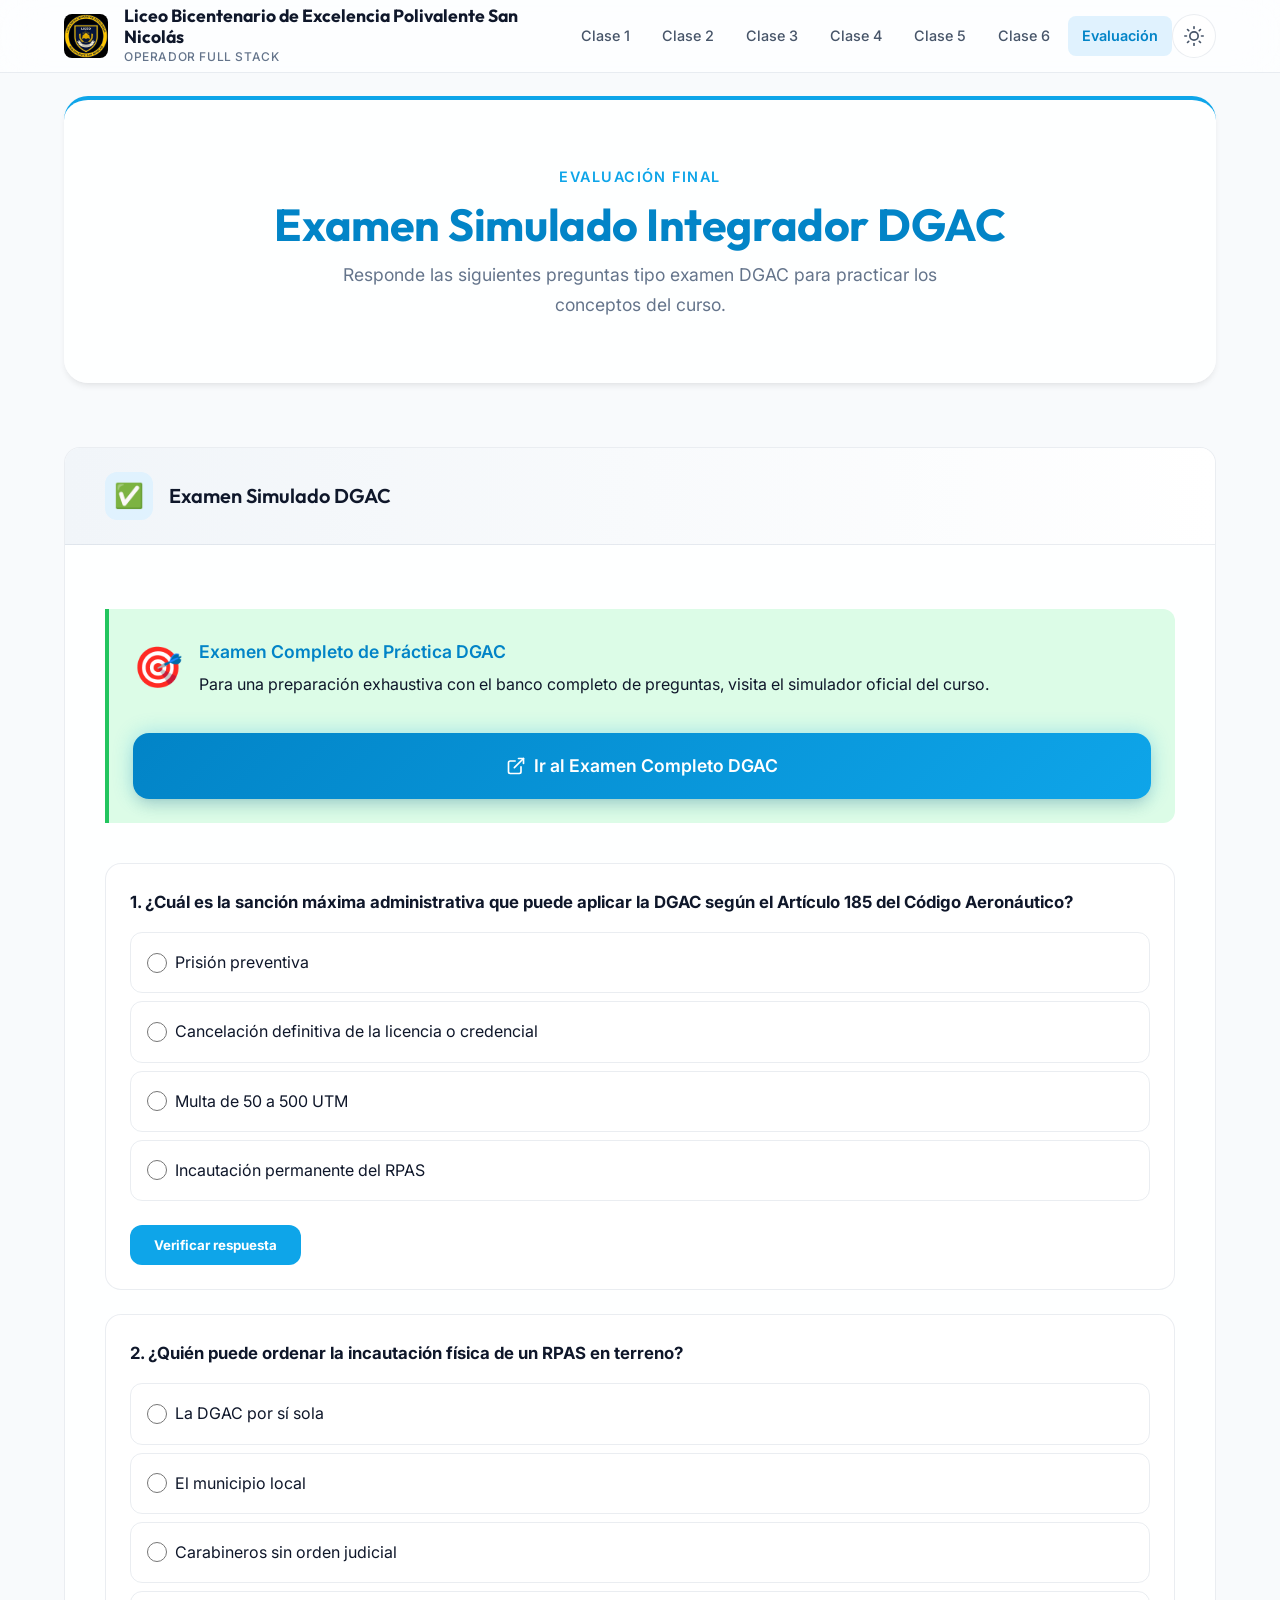
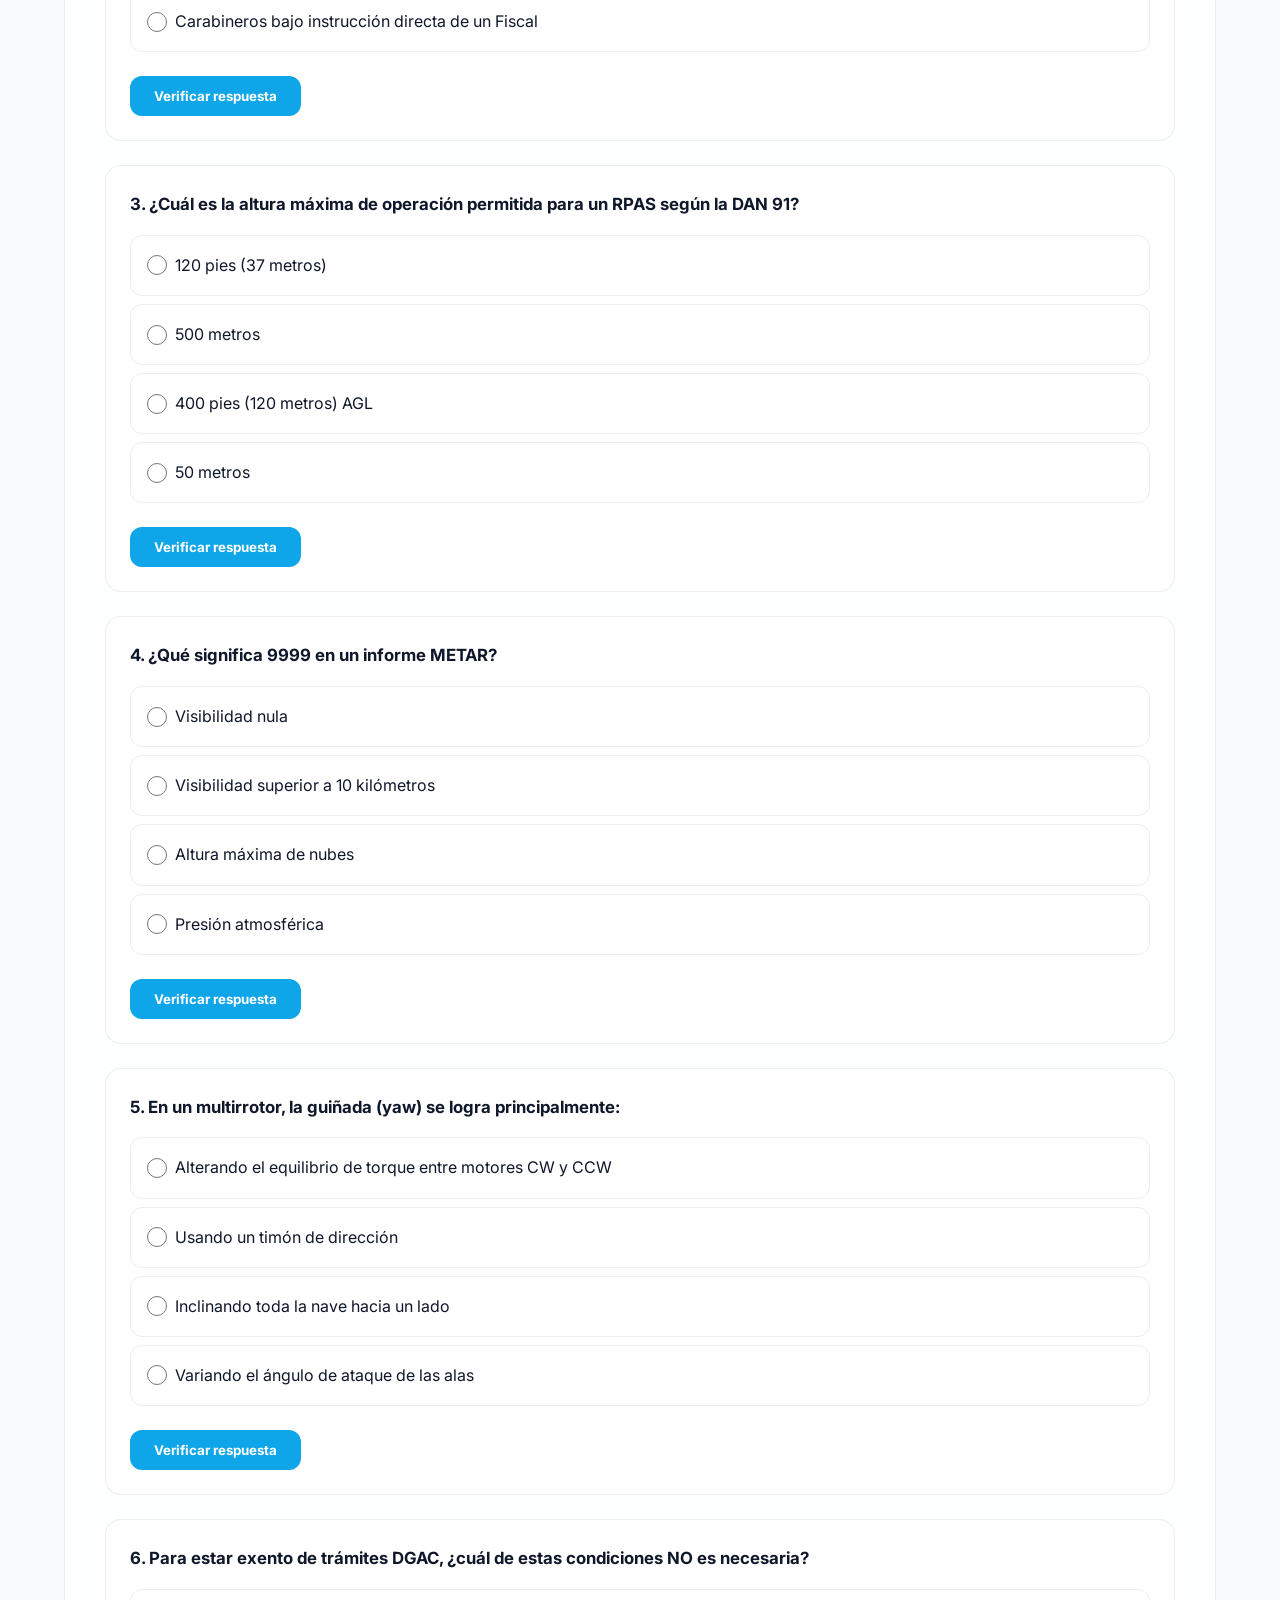
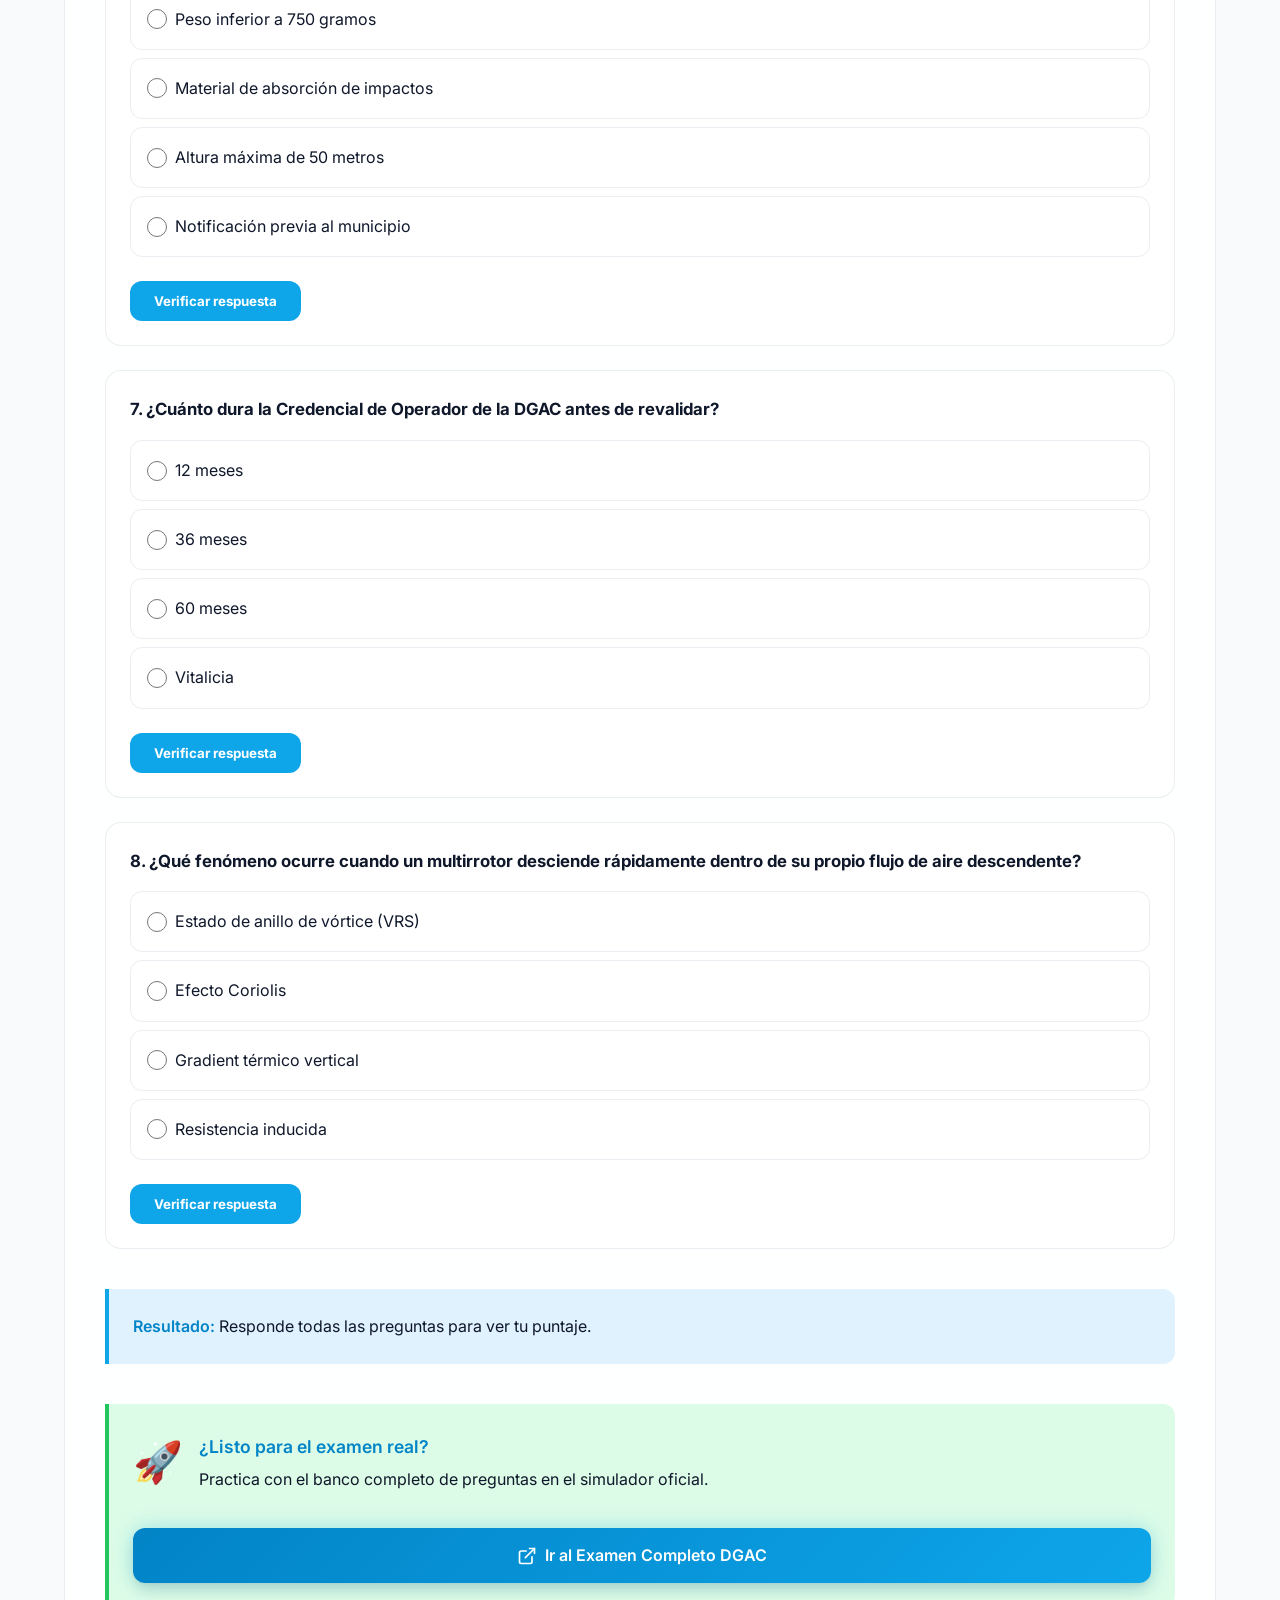
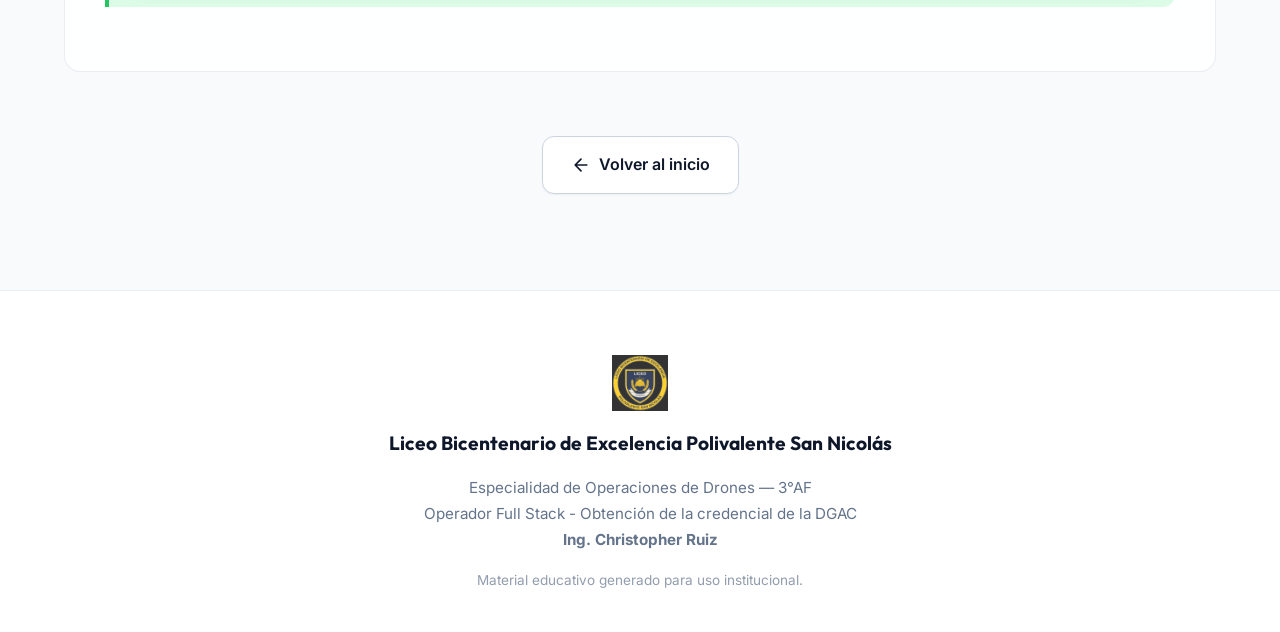
==== commit 348b0418: "Divide Clase 5 en Meteorologia/METAR y Clase 6 NOTAM; extiende contenido METAR con historia, Zulu, C" ====
--- a/evaluacion.html
+++ b/evaluacion.html
@@ -23,6 +23,7 @@
         <a href="clases/areas-pobladas.html" class="nav-link">Clase 3</a>
         <a href="clases/aerodinamica.html" class="nav-link">Clase 4</a>
         <a href="clases/meteorologia.html" class="nav-link">Clase 5</a>
+        <a href="clases/notam.html" class="nav-link">Clase 6</a>
         <a href="evaluacion.html" class="nav-link active">Evaluación</a>
       </div>
       <div class="navbar-actions">
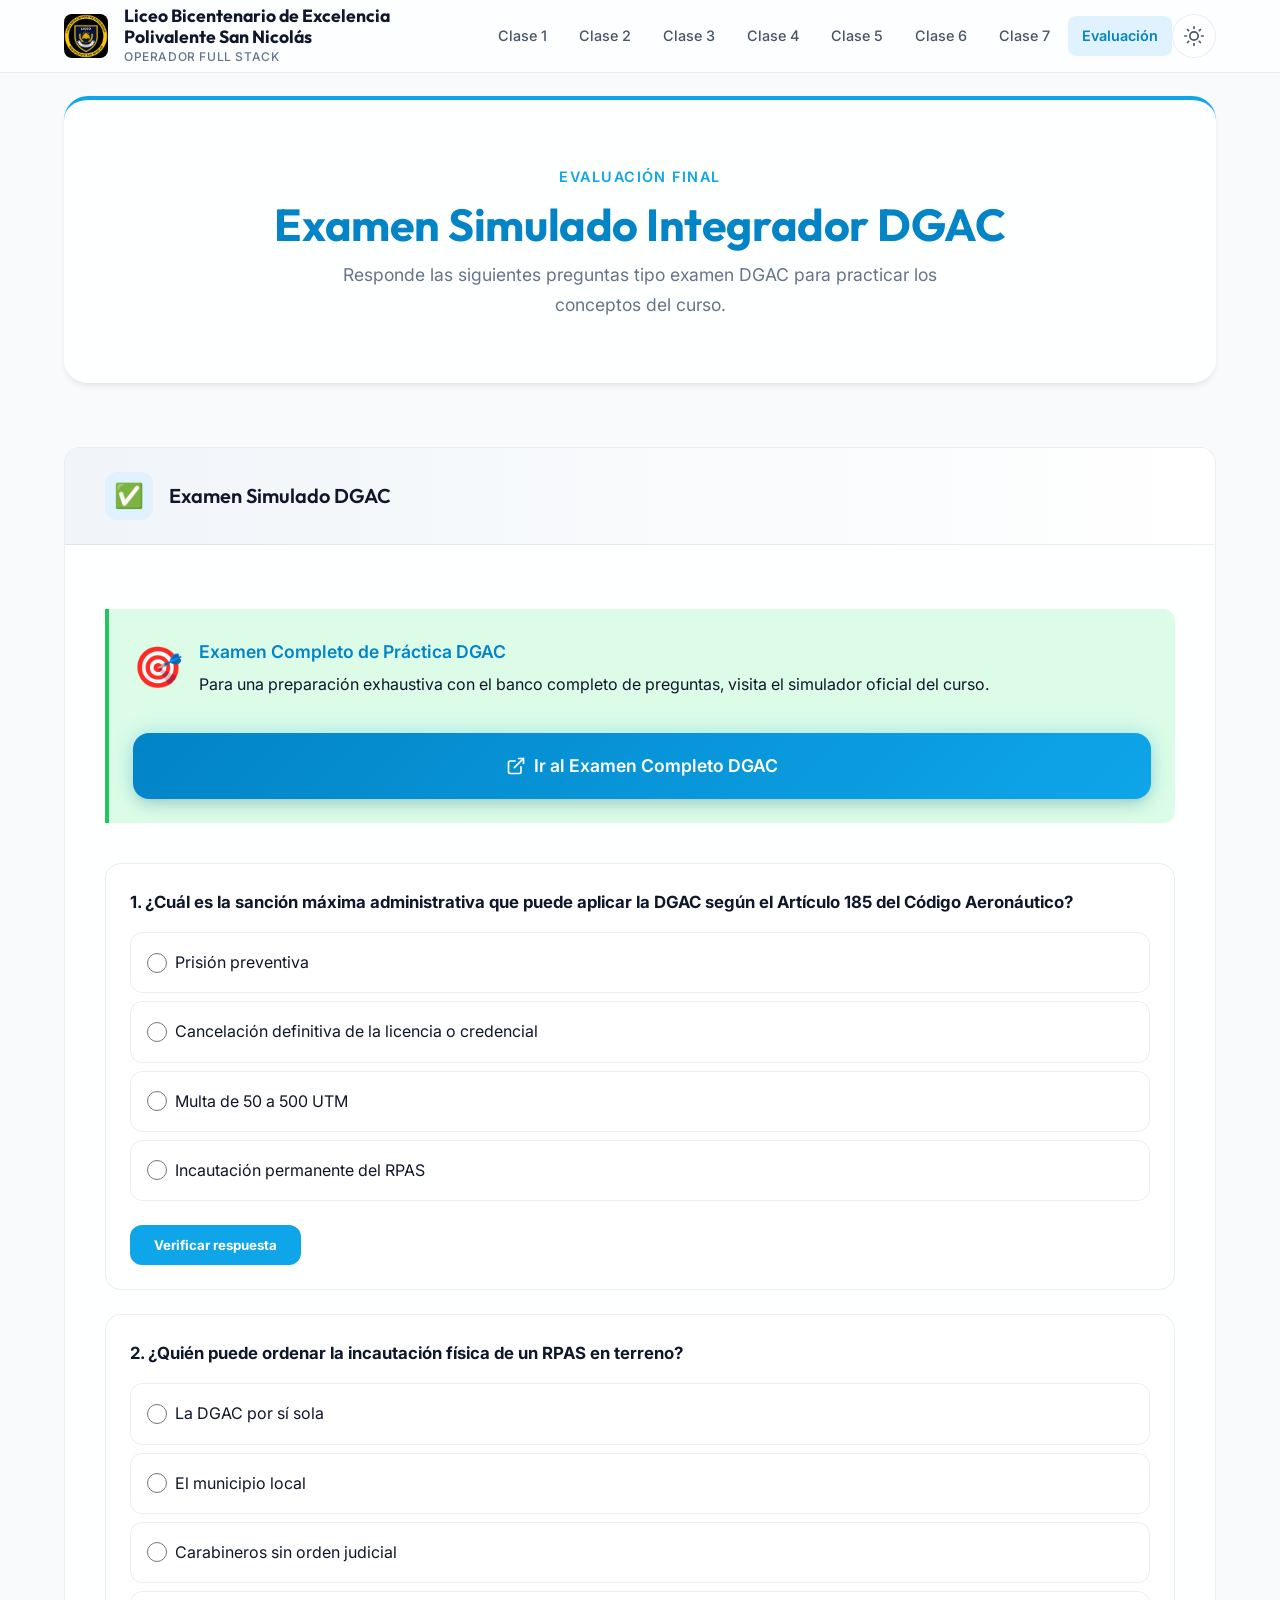
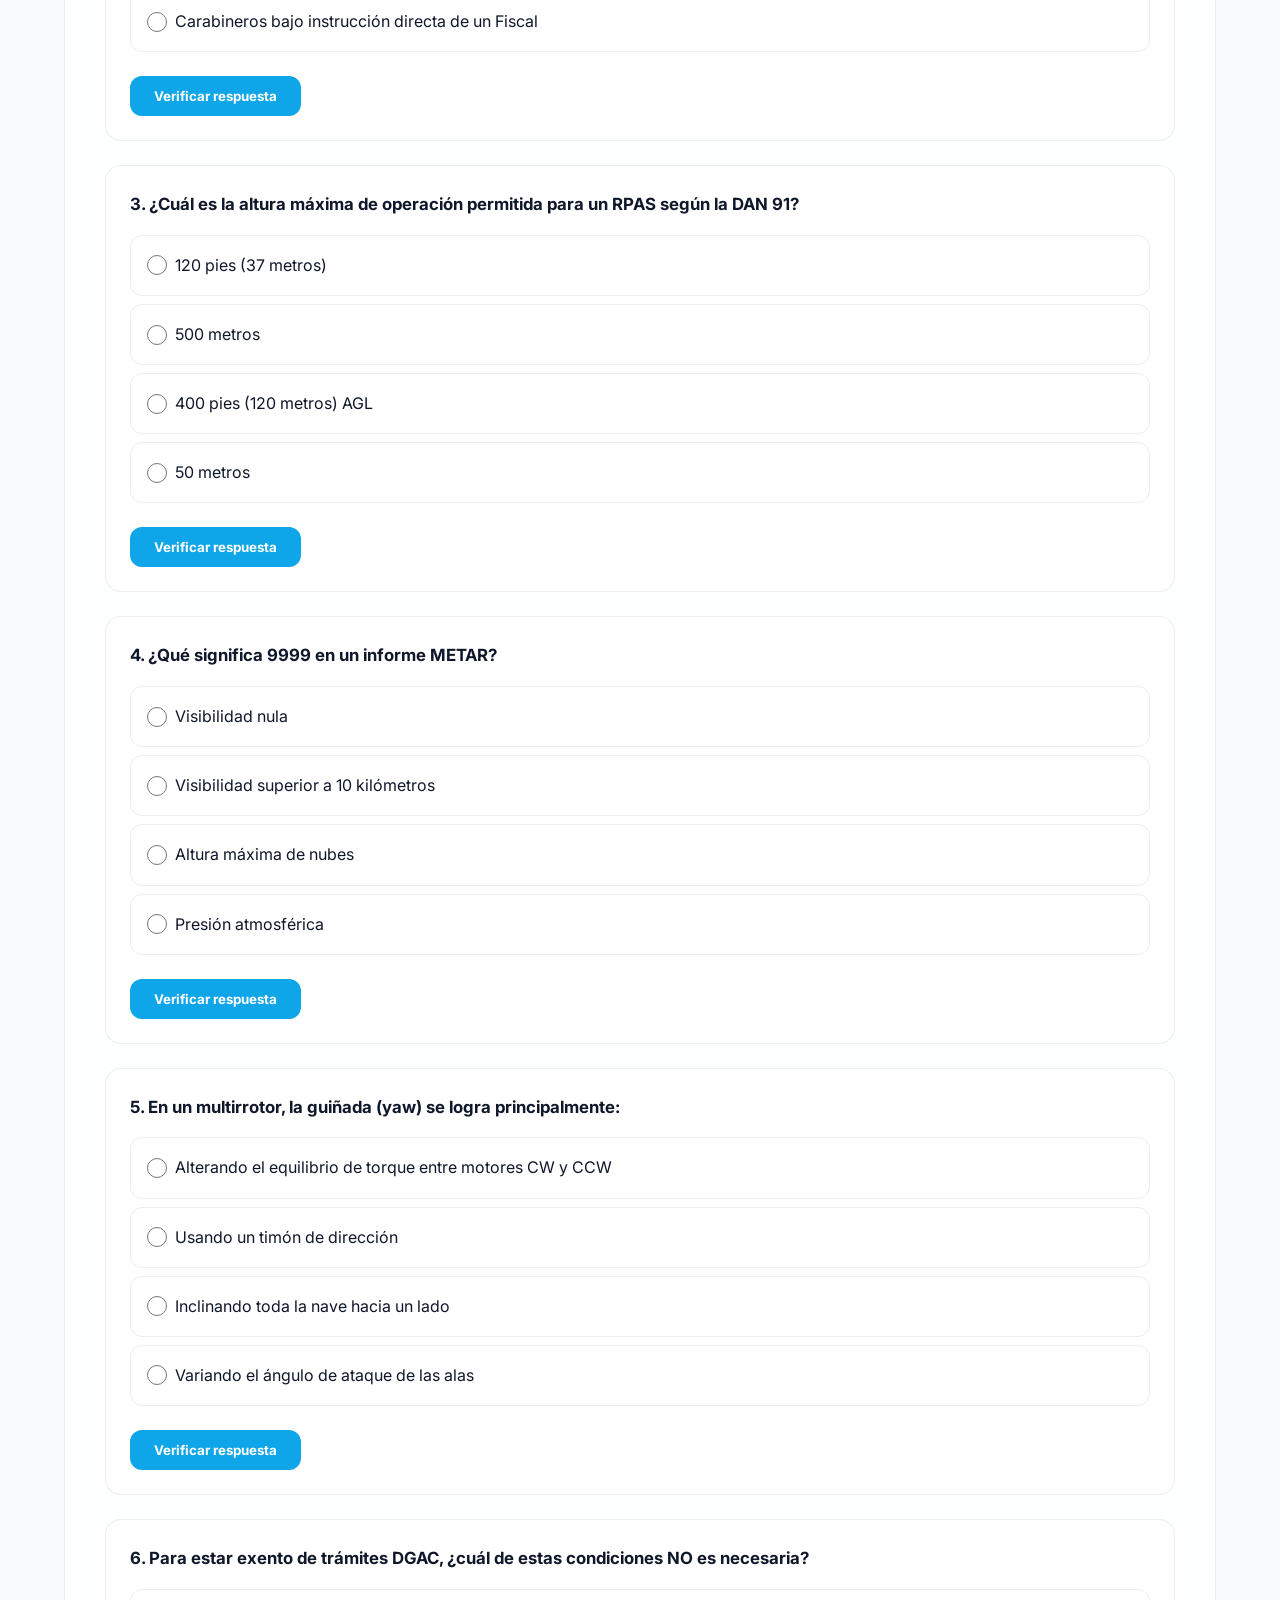
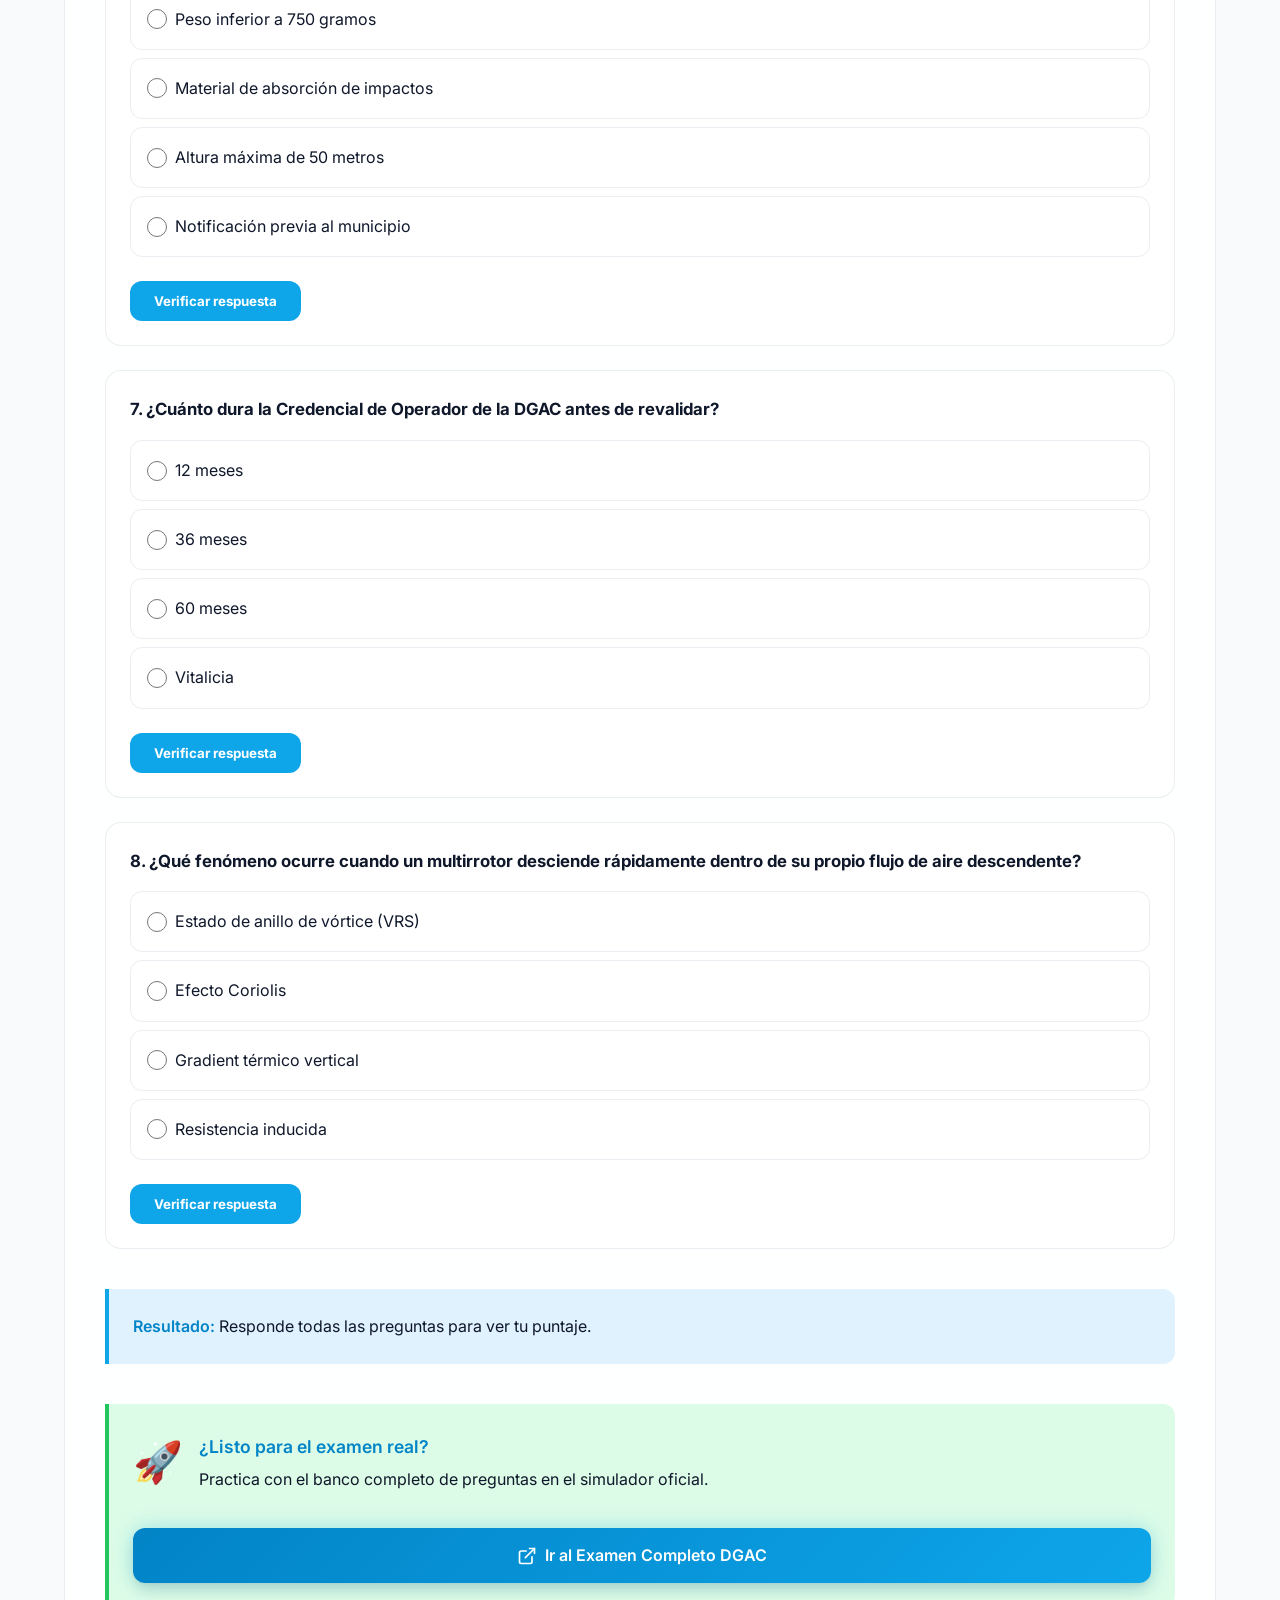
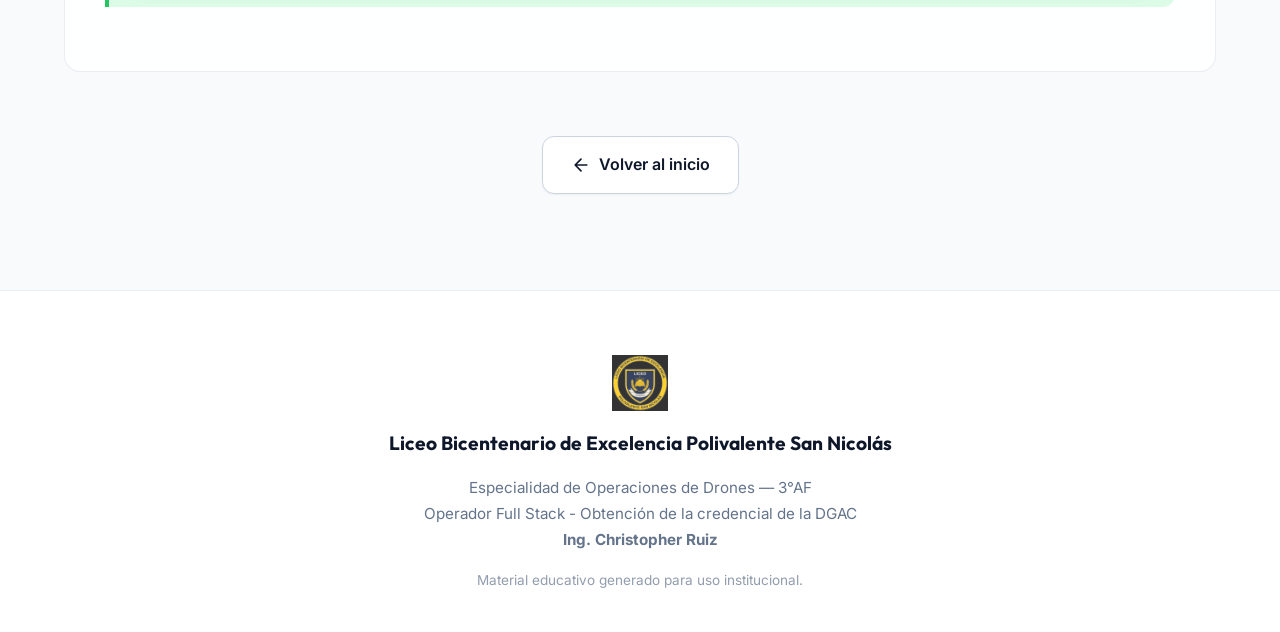
==== commit 09713ea1: "Agrega Clase 7 de practica de vuelo con DJI Mini 2 (Modo 2, animaciones de maniobras, videos y check" ====
--- a/evaluacion.html
+++ b/evaluacion.html
@@ -24,6 +24,7 @@
         <a href="clases/aerodinamica.html" class="nav-link">Clase 4</a>
         <a href="clases/meteorologia.html" class="nav-link">Clase 5</a>
         <a href="clases/notam.html" class="nav-link">Clase 6</a>
+        <a href="clases/practica-vuelo.html" class="nav-link">Clase 7</a>
         <a href="evaluacion.html" class="nav-link active">Evaluación</a>
       </div>
       <div class="navbar-actions">
